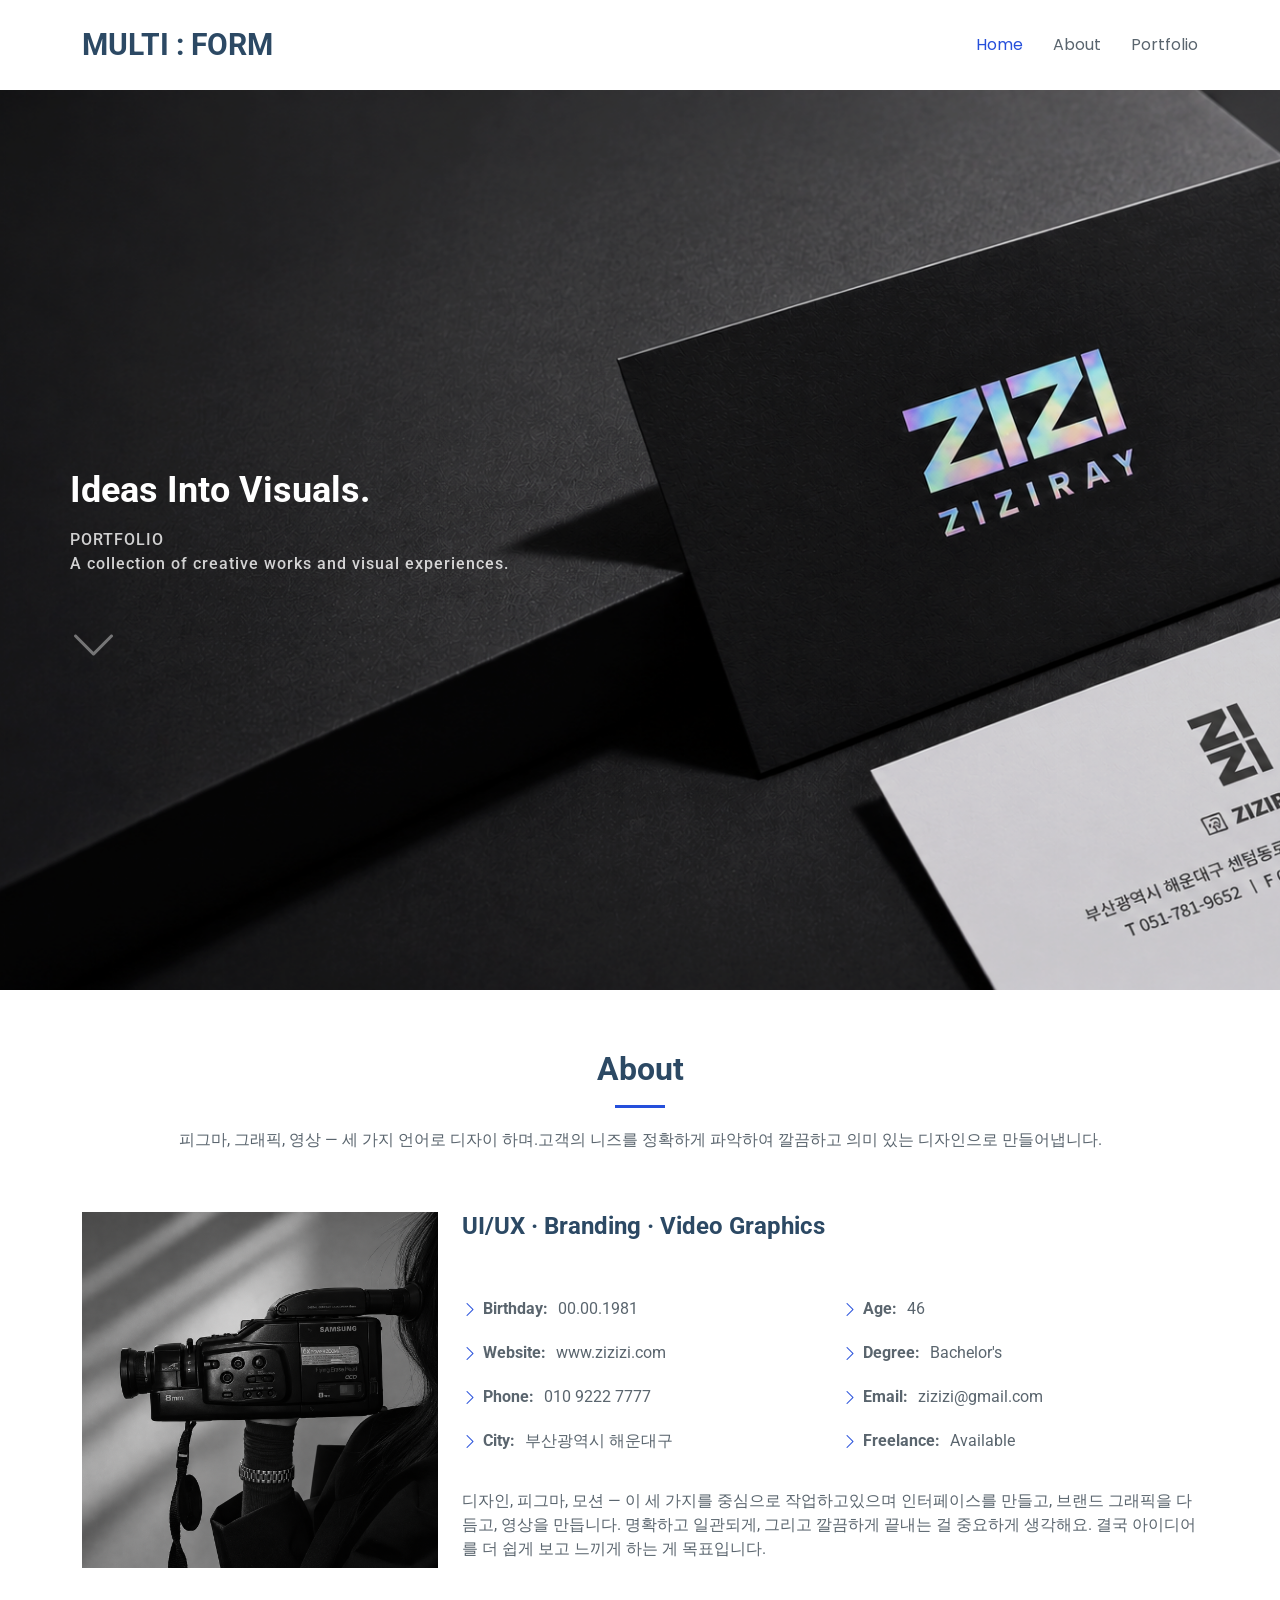
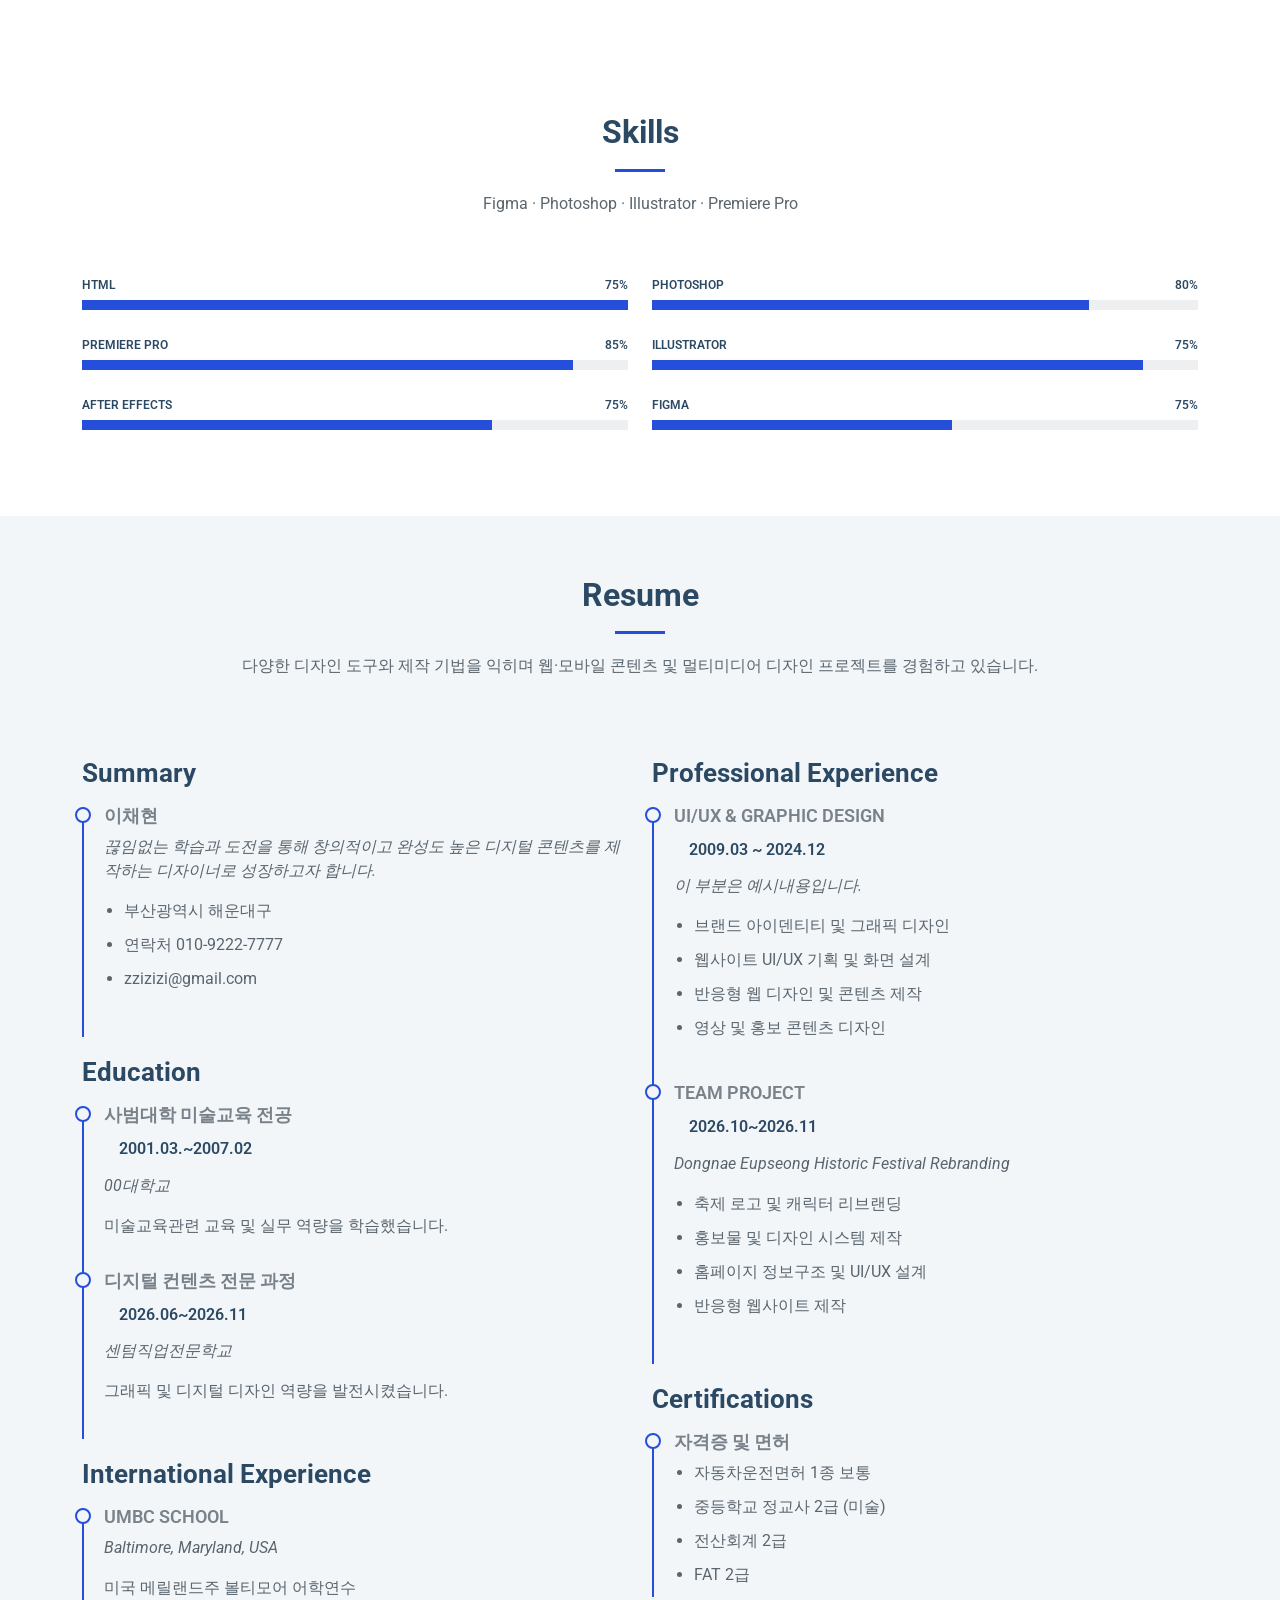
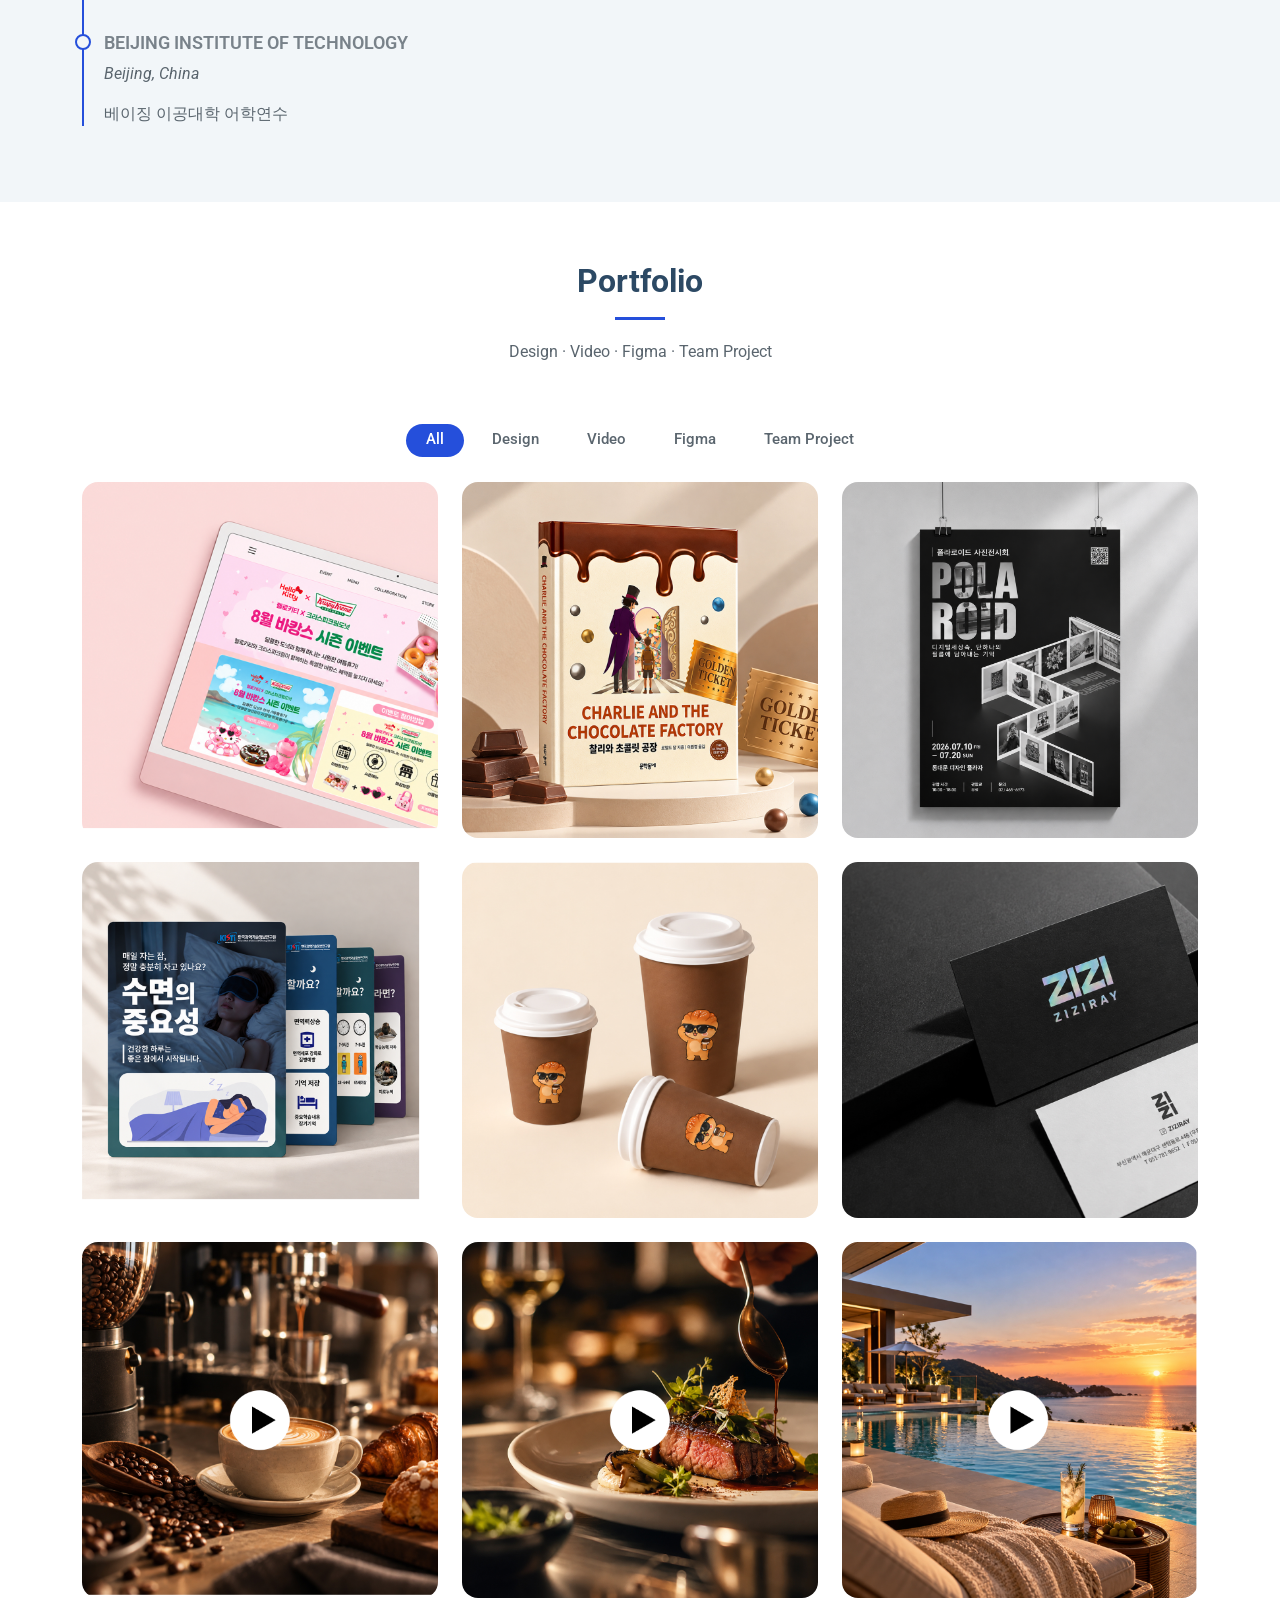
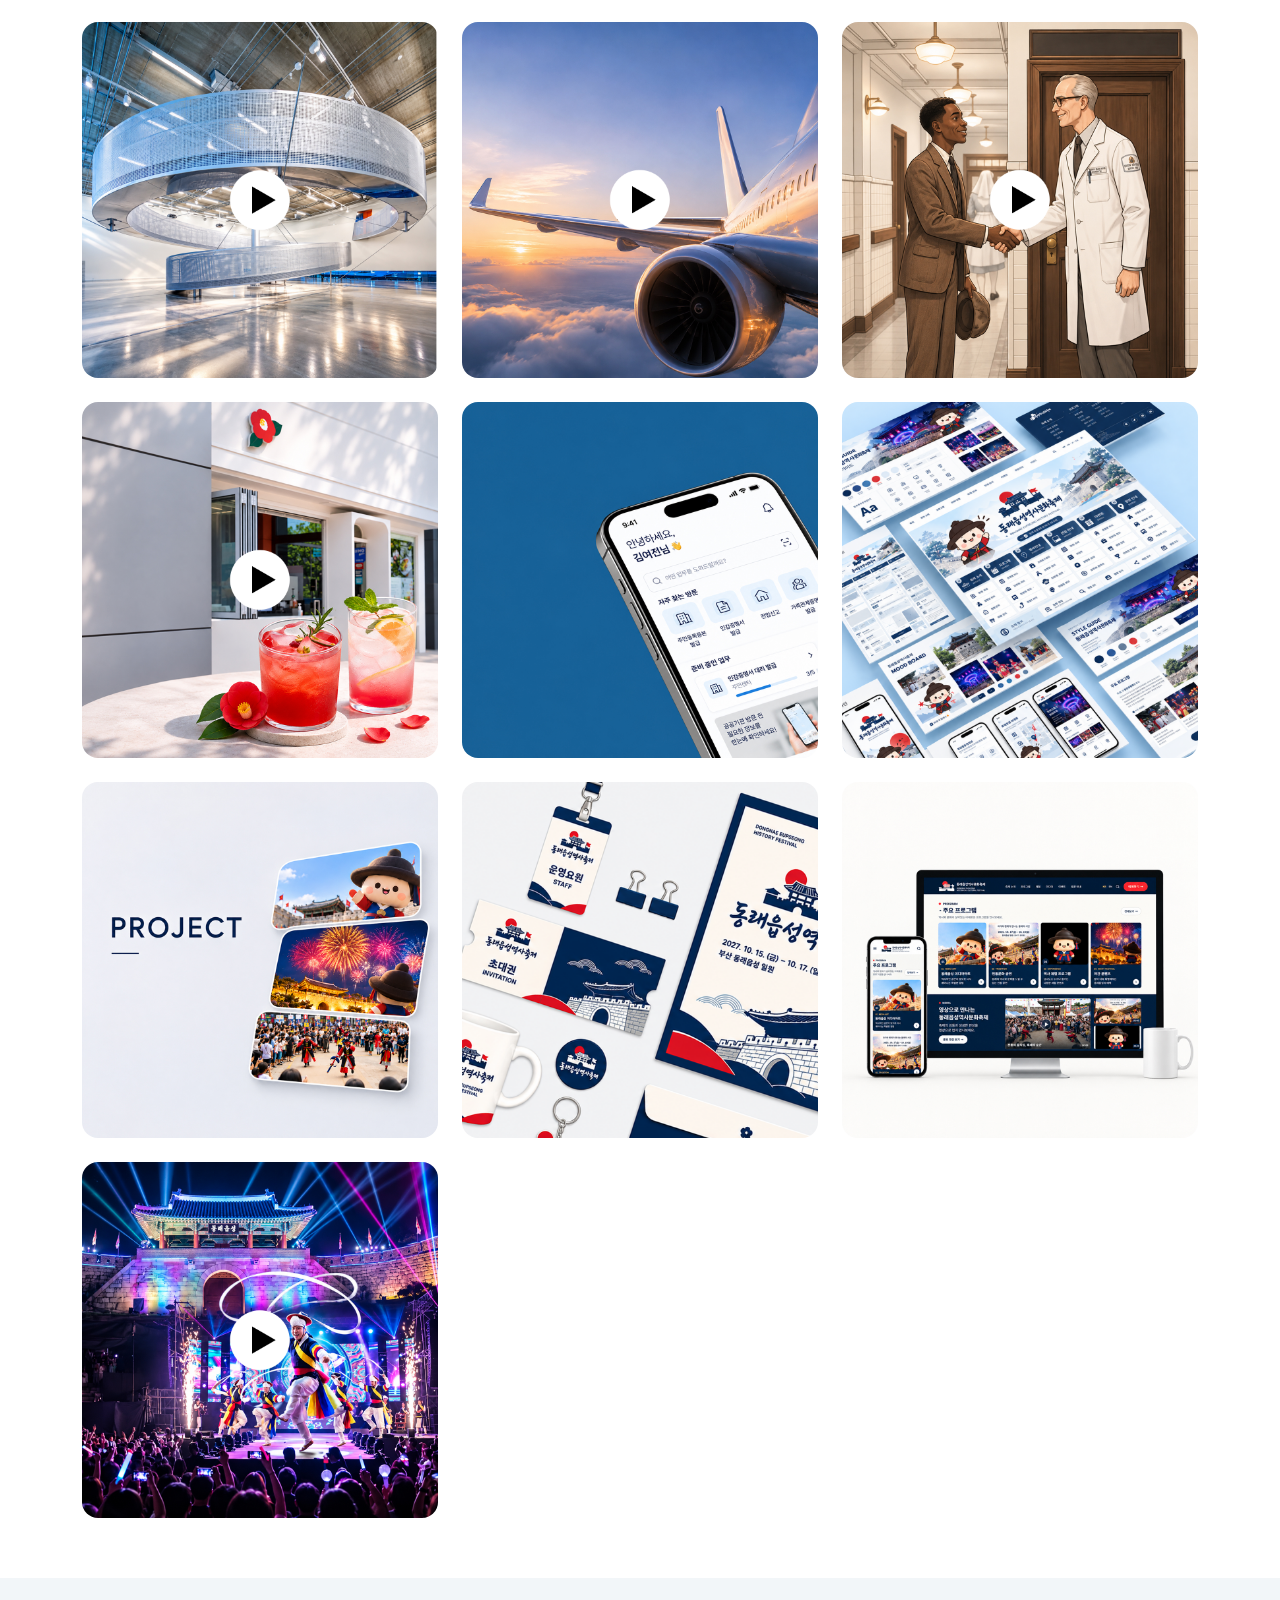
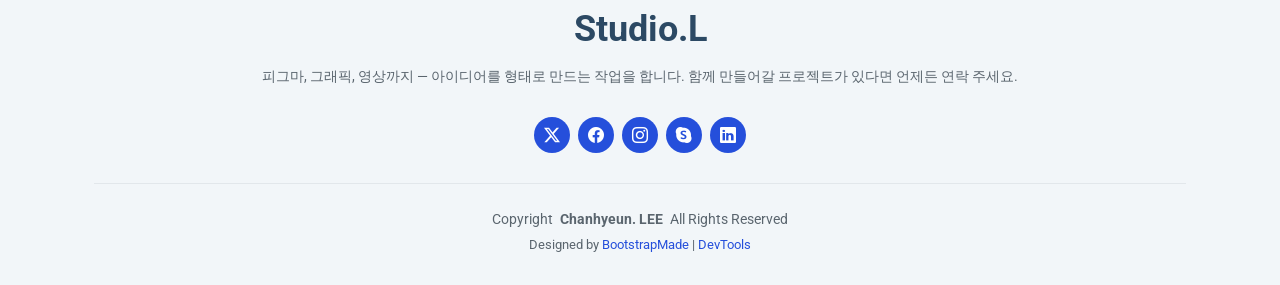
==== index.html @ 3bec4213 "Update index.html" ====
<!DOCTYPE html>
<html lang="ko">

<head>
  <meta charset="utf-8">
  <meta content="width=device-width, initial-scale=1.0" name="viewport">
  <title>MULTI : FORM | Portfolio</title>
  <meta name="description" content="">
  <meta name="keywords" content="">

  <!-- Favicons -->
<link rel="icon" type="image/png" href="assets/img/favicon.png">
<link rel="apple-touch-icon" href="assets/img/apple-touch-icon.png">

  <!-- Fonts -->
  <link href="https://fonts.googleapis.com" rel="preconnect">
  <link href="https://fonts.gstatic.com" rel="preconnect" crossorigin>
  <link href="https://fonts.googleapis.com/css2?family=Roboto:ital,wght@0,100;0,300;0,400;0,500;0,700;0,900;1,100;1,300;1,400;1,500;1,700;1,900&family=Poppins:ital,wght@0,100;0,200;0,300;0,400;0,500;0,600;0,700;0,800;0,900;1,100;1,200;1,300;1,400;1,500;1,600;1,700;1,800;1,900&family=Playfair+Display:ital,wght@0,400;0,500;0,600;0,700;0,800;0,900;1,400;1,500;1,600;1,700;1,800;1,900&display=swap" rel="stylesheet">

  <!-- Vendor CSS Files -->
  <link href="assets/vendor/bootstrap/css/bootstrap.min.css" rel="stylesheet">
  <link href="assets/vendor/bootstrap-icons/bootstrap-icons.css" rel="stylesheet">
  <link href="assets/vendor/aos/aos.css" rel="stylesheet">
  <link href="assets/vendor/glightbox/css/glightbox.min.css" rel="stylesheet">
  <link href="assets/vendor/swiper/swiper-bundle.min.css" rel="stylesheet">

  <!-- Main CSS File -->
  <link href="assets/css/main.css" rel="stylesheet">

  <!-- =======================================================
  * Template Name: Lonely
  * Template URL: https://bootstrapmade.com/free-html-bootstrap-template-lonely/
  * Updated: Aug 07 2024 with Bootstrap v5.3.3
  * Author: BootstrapMade.com
  * License: https://bootstrapmade.com/license/
  ======================================================== -->
</head>

<body class="index-page">

  <header id="header" class="header d-flex align-items-center sticky-top">
    <div class="container-fluid container-xl position-relative d-flex align-items-center justify-content-between">

      <a href="index.html" class="logo d-flex align-items-center">
        <!-- Uncomment the line below if you also wish to use an image logo -->
        <!-- <img src="assets/img/logo.png" alt=""> -->
        <h1 class="sitename">MULTI : FORM</h1>
      </a>

      <nav id="navmenu" class="navmenu">
        <ul>
          <li><a href="#hero" class="active">Home</a></li>
          <li><a href="#about">About</a></li>

          <li><a href="#portfolio">Portfolio</a></li>


        </ul>
        <i class="mobile-nav-toggle d-xl-none bi bi-list"></i>
      </nav>

    </div>
  </header>

  <main class="main">

    <!-- Hero Section -->
    <section id="hero" class="hero section dark-background">

      <div class="container text-center" data-aos="fade-up" data-aos-delay="100">
        <h2>Ideas Into Visuals.</h2>
        <p>PORTFOLIO<br>
          A collection of creative works and visual experiences.<br></p>
        <a href="#about" class="btn-scroll" title="Scroll Down"><i class="bi bi-chevron-down"></i></a>
      </div>

    </section><!-- /Hero Section -->

    <!-- About Section -->
    <section id="about" class="about section">

      <!-- Section Title -->
      <div class="container section-title" data-aos="fade-up">
        <h2>About</h2>
        <p>피그마, 그래픽, 영상 — 세 가지 언어로 디자이 하며.고객의 니즈를 정확하게 파악하여 깔끔하고 의미 있는 디자인으로 만들어냅니다.</p>
      </div><!-- End Section Title -->

      <div class="container" data-aos="fade-up" data-aos-delay="100">

        <div class="row gy-4 justify-content-center">
          <div class="col-lg-4">
            <img src="assets/img/Profile.png" class="img-fluid" alt="">
          </div>
          <div class="col-lg-8 content">
            <h2>UI/UX · Branding · Video Graphics</h2>
            <p class="fst-italic py-3">
          
                                                
            </p>
            <div class="row">
              <div class="col-lg-6">
                <ul>
                  <li><i class="bi bi-chevron-right"></i> <strong>Birthday:</strong> <span>00.00.1981</span></li>
                  <li><i class="bi bi-chevron-right"></i> <strong>Website:</strong> <span>www.zizizi.com</span></li>
                  <li><i class="bi bi-chevron-right"></i> <strong>Phone:</strong> <span>010 9222 7777</span></li>
                  <li><i class="bi bi-chevron-right"></i> <strong>City:</strong> <span>부산광역시 해운대구</span></li>
                </ul>
              </div>
              <div class="col-lg-6">
                <ul>
                  <li><i class="bi bi-chevron-right"></i> <strong>Age:</strong> <span>46</span></li>
                  <li><i class="bi bi-chevron-right"></i> <strong>Degree:</strong> <span>Bachelor's</span></li>
                  <li><i class="bi bi-chevron-right"></i> <strong>Email:</strong> <span>zizizi@gmail.com</span></li>
                  <li><i class="bi bi-chevron-right"></i> <strong>Freelance:</strong> <span>Available</span></li>
                </ul>
              </div>
            </div>
            <p class="py-3">
             디자인, 피그마, 모션 —  이 세 가지를 중심으로 작업하고있으며 인터페이스를 만들고, 브랜드 그래픽을 다듬고, 영상을 만듭니다.
             명확하고 일관되게, 그리고 깔끔하게 끝내는 걸 중요하게 생각해요. 결국 아이디어를 더 쉽게 보고 느끼게 하는 게 목표입니다.
             
                     
            </p>
          </div>
        </div>

      </div>

    </section><!-- /About Section -->

    <!-- Skills Section -->
    <section id="skills" class="skills section">

      <!-- Section Title -->
      <div class="container section-title" data-aos="fade-up">
        <h2>Skills</h2>
        <p>Figma · Photoshop · Illustrator · Premiere Pro</p>
      </div><!-- End Section Title -->

      <div class="container" data-aos="fade-up" data-aos-delay="100">

        <div class="row skills-content skills-animation">

          <div class="col-lg-6">

            <div class="progress">
              <span class="skill"><span>HTML</span> <i class="val">75%</i></span>
              <div class="progress-bar-wrap">
                <div class="progress-bar" role="progressbar" aria-valuenow="100" aria-valuemin="0" aria-valuemax="100"></div>
              </div>
            </div><!-- End Skills Item -->

            <div class="progress">
              <span class="skill"><span>PREMIERE PRO</span> <i class="val">85%</i></span>
              <div class="progress-bar-wrap">
                <div class="progress-bar" role="progressbar" aria-valuenow="90" aria-valuemin="0" aria-valuemax="100"></div>
              </div>
            </div><!-- End Skills Item -->

            <div class="progress">
              <span class="skill"><span>AFTER EFFECTS</span> <i class="val">75%</i></span>
              <div class="progress-bar-wrap">
                <div class="progress-bar" role="progressbar" aria-valuenow="75" aria-valuemin="0" aria-valuemax="100"></div>
              </div>
            </div><!-- End Skills Item -->

          </div>

          <div class="col-lg-6">

            <div class="progress">
              <span class="skill"><span>PHOTOSHOP</span> <i class="val">80%</i></span>
              <div class="progress-bar-wrap">
                <div class="progress-bar" role="progressbar" aria-valuenow="80" aria-valuemin="0" aria-valuemax="100"></div>
              </div>
            </div><!-- End Skills Item -->

            <div class="progress">
              <span class="skill"><span>ILLUSTRATOR</span> <i class="val">75%</i></span>
              <div class="progress-bar-wrap">
                <div class="progress-bar" role="progressbar" aria-valuenow="90" aria-valuemin="0" aria-valuemax="100"></div>
              </div>
            </div><!-- End Skills Item -->

            <div class="progress">
              <span class="skill"><span>FIGMA</span> <i class="val">75%</i></span>
              <div class="progress-bar-wrap">
                <div class="progress-bar" role="progressbar" aria-valuenow="55" aria-valuemin="0" aria-valuemax="100"></div>
              </div>
            </div><!-- End Skills Item -->

          </div>

        </div>

      </div>

    </section><!-- /Skills Section -->

   <!-- Resume Section -->
<section id="resume" class="resume section light-background">

  <div class="container section-title">
    <h2>Resume</h2>
    <p>다양한 디자인 도구와 제작 기법을 익히며 웹·모바일 콘텐츠 및 멀티미디어 디자인 프로젝트를 경험하고 있습니다.</p>
  </div>

  <div class="container">
    <div class="row gy-4">

      <!-- LEFT COLUMN -->
      <div class="col-lg-6">

        <h3 class="resume-title">Summary</h3>

        <div class="resume-item">
          <h4>이채현</h4>
          <p><em>
           끊임없는 학습과 도전을 통해 창의적이고 완성도 높은 디지털 콘텐츠를 제작하는 디자이너로 성장하고자 합니다.
          </em></p>
          <ul>
            <li>부산광역시 해운대구</li>
            <li>연락처 010-9222-7777</li>
            <li>zzizizi@gmail.com</li>
          </ul>
        </div>

        <h3 class="resume-title">Education</h3>

        <div class="resume-item">
          <h4>사범대학 미술교육 전공</h4>
          <h5>2001.03.~2007.02</h5>
          <p><em>00대학교</em></p>
          <p>미술교육관련 교육 및 실무 역량을 학습했습니다.</p>
        </div>

        <div class="resume-item">
          <h4>디지털 컨텐츠 전문 과정</h4>
          <h5>2026.06~2026.11</h5>
          <p><em>센텀직업전문학교</em></p>
          <p>그래픽 및 디지털 디자인 역량을 발전시켰습니다.</p>
        </div>


<!-- International Experience -->
<h3 class="resume-title">International Experience</h3>

<div class="resume-item">
  <h4>UMBC School</h4>
  <p><em>Baltimore, Maryland, USA</em></p>
  <p>미국 메릴랜드주 볼티모어 어학연수</p>
</div>

<div class="resume-item">
  <h4>Beijing Institute of Technology</h4>
  <p><em>Beijing, China</em></p>
  <p>베이징 이공대학 어학연수</p>
</div>

      </div>

      <!-- RIGHT COLUMN -->
      <div class="col-lg-6">

        <h3 class="resume-title">Professional Experience</h3>

        <div class="resume-item">
          <h4>UI/UX & Graphic Design</h4>
          <h5>2009.03 ~ 2024.12</h5>
          <p><em>이 부분은 예시내용입니다.</em></p>
          <ul>
            <li>브랜드 아이덴티티 및 그래픽 디자인</li>
            <li>웹사이트 UI/UX 기획 및 화면 설계</li>
            <li>반응형 웹 디자인 및 콘텐츠 제작</li>
            <li>영상 및 홍보 콘텐츠 디자인</li>
          </ul>
        </div>

        <div class="resume-item">
          <h4>Team Project</h4>
          <h5>2026.10~2026.11</h5>
          <p><em>Dongnae Eupseong Historic Festival Rebranding</em></p>
          <ul>
            <li>축제 로고 및 캐릭터 리브랜딩</li>
            <li>홍보물 및 디자인 시스템 제작</li>
            <li>홈페이지 정보구조 및 UI/UX 설계</li>
            <li>반응형 웹사이트 제작</li>
          </ul>
        </div>
        <h3 class="resume-title">Certifications</h3>

<div class="resume-item">
  <h4>자격증 및 면허</h4>
  <ul>
    <li>자동차운전면허 1종 보통</li>
    <li>중등학교 정교사 2급 (미술)</li>
    <li>전산회계 2급</li>
    <li>FAT 2급</li>
  </ul>
</div>
      </div>

    </div>
  </div>

</section>
<!-- End Resume Section -->
          </div>

        </div>

      </div>

    </section><!-- /Resume Section -->

<!-- Portfolio Section -->
<section id="portfolio" class="portfolio section light-background">
  <div class="container section-title" data-aos="fade-up">
    <h2>Portfolio</h2>
    <p>Design · Video · Figma · Team Project</p>
  </div>

  <div class="container">
    <div class="isotope-layout" data-default-filter="*" data-layout="masonry" data-sort="original-order">
      <ul class="portfolio-filters isotope-filters" data-aos="fade-up" data-aos-delay="100">
        <li data-filter="*" class="filter-active">All</li>
        <li data-filter=".filter-design">Design</li>
        <li data-filter=".filter-video">Video</li>
        <li data-filter=".filter-figma">Figma</li>
        <li data-filter=".filter-teamproject">Team Project</li>
      </ul>

      <div class="row gy-4 isotope-container" data-aos="fade-up" data-aos-delay="200">

        <!-- Design 01 -->
        <div class="col-lg-4 col-md-6 portfolio-item isotope-item filter-design">
          <a href="assets/img/details/Detail_D01.png" data-gallery="portfolio-gallery-design" class="glightbox portfolio-thumbnail">
            <img src="assets/img/thumbnails/Thumb_D01.jpg" class="img-fluid" alt="Design 1" loading="lazy">
          </a>
          <div class="portfolio-info">
            <h4>Design 1</h4><p>Design Portfolio</p>
            <a href="assets/img/details/Detail_D01.png" data-gallery="portfolio-gallery-design" class="glightbox preview-link"><i class="bi bi-zoom-in"></i></a>
          </div>
        </div>

        <!-- Design 02 -->
        <div class="col-lg-4 col-md-6 portfolio-item isotope-item filter-design">
          <a href="assets/img/details/Detail_D02.png" data-gallery="portfolio-gallery-design" class="glightbox portfolio-thumbnail">
            <img src="assets/img/thumbnails/Thumb_D02.jpg" class="img-fluid" alt="Design 2" loading="lazy">
          </a>
          <div class="portfolio-info">
            <h4>Design 2</h4><p>Design Portfolio</p>
            <a href="assets/img/details/Detail_D02.png" data-gallery="portfolio-gallery-design" class="glightbox preview-link"><i class="bi bi-zoom-in"></i></a>
          </div>
        </div>

        <!-- Design 03: 실제 파일 확장자 .jpg -->
        <div class="col-lg-4 col-md-6 portfolio-item isotope-item filter-design">
          <a href="assets/img/details/Detail_D03.jpg" data-gallery="portfolio-gallery-design" class="glightbox portfolio-thumbnail">
            <img src="assets/img/thumbnails/Thumb_D03.jpg" class="img-fluid" alt="Design 3" loading="lazy">
          </a>
          <div class="portfolio-info">
            <h4>Design 3</h4><p>Design Portfolio</p>
            <a href="assets/img/details/Detail_D03.jpg" data-gallery="portfolio-gallery-design" class="glightbox preview-link"><i class="bi bi-zoom-in"></i></a>
          </div>
        </div>

        <!-- Design 04 -->
        <div class="col-lg-4 col-md-6 portfolio-item isotope-item filter-design">
          <a href="assets/img/details/Detail_D04.png" data-gallery="portfolio-gallery-design" class="glightbox portfolio-thumbnail">
            <img src="assets/img/thumbnails/Thumb_D04.jpg" class="img-fluid" alt="Design 4" loading="lazy">
          </a>
          <div class="portfolio-info">
            <h4>Design 4</h4><p>Design Portfolio</p>
            <a href="assets/img/details/Detail_D04.png" data-gallery="portfolio-gallery-design" class="glightbox preview-link"><i class="bi bi-zoom-in"></i></a>
          </div>
        </div>

        <!-- Design 05 -->
        <div class="col-lg-4 col-md-6 portfolio-item isotope-item filter-design">
          <a href="assets/img/details/Detail_D05.png" data-gallery="portfolio-gallery-design" class="glightbox portfolio-thumbnail">
            <img src="assets/img/thumbnails/Thumb_D05.jpg" class="img-fluid" alt="Design 5" loading="lazy">
          </a>
          <div class="portfolio-info">
            <h4>Design 5</h4><p>Design Portfolio</p>
            <a href="assets/img/details/Detail_D05.png" data-gallery="portfolio-gallery-design" class="glightbox preview-link"><i class="bi bi-zoom-in"></i></a>
          </div>
        </div>

        <!-- Design 06: 실제 파일 확장자 .jpg -->
        <div class="col-lg-4 col-md-6 portfolio-item isotope-item filter-design">
          <a href="assets/img/details/Detail_D06.jpg" data-gallery="portfolio-gallery-design" class="glightbox portfolio-thumbnail">
            <img src="assets/img/thumbnails/Thumb_D06.jpg" class="img-fluid" alt="Design 6" loading="lazy">
          </a>
          <div class="portfolio-info">
            <h4>Design 6</h4><p>Design Portfolio</p>
            <a href="assets/img/details/Detail_D06.jpg" data-gallery="portfolio-gallery-design" class="glightbox preview-link"><i class="bi bi-zoom-in"></i></a>
          </div>
        </div>

        <!-- Video 01~07: 기존 상세페이지 연결 유지 -->
        <div class="col-lg-4 col-md-6 portfolio-item isotope-item filter-video">
          <a href="video-details.html?video=01" class="portfolio-thumbnail"><img src="assets/img/thumbnails/Thumb_V01.jpg" class="img-fluid" alt="Video 1" loading="lazy"></a>
          <div class="portfolio-info"><h4>Video 1 · Coffee</h4><p>Video Portfolio</p><a href="video-details.html?video=01" class="details-link"><i class="bi bi-arrow-up-right"></i></a></div>
        </div>
        <div class="col-lg-4 col-md-6 portfolio-item isotope-item filter-video">
          <a href="video-details.html?video=02" class="portfolio-thumbnail"><img src="assets/img/thumbnails/Thumb_V02.jpg" class="img-fluid" alt="Video 2" loading="lazy"></a>
          <div class="portfolio-info"><h4>Video 2 · Food</h4><p>Video Portfolio</p><a href="video-details.html?video=02" class="details-link"><i class="bi bi-arrow-up-right"></i></a></div>
        </div>
        <div class="col-lg-4 col-md-6 portfolio-item isotope-item filter-video">
          <a href="video-details.html?video=03" class="portfolio-thumbnail"><img src="assets/img/thumbnails/Thumb_V03.jpg" class="img-fluid" alt="Video 3" loading="lazy"></a>
          <div class="portfolio-info"><h4>Video 3 · Resort</h4><p>Video Portfolio</p><a href="video-details.html?video=03" class="details-link"><i class="bi bi-arrow-up-right"></i></a></div>
        </div>
        <div class="col-lg-4 col-md-6 portfolio-item isotope-item filter-video">
          <a href="video-details.html?video=04" class="portfolio-thumbnail"><img src="assets/img/thumbnails/Thumb_V04.jpg" class="img-fluid" alt="Video 4" loading="lazy"></a>
          <div class="portfolio-info"><h4>Video 4 · Place</h4><p>Video Portfolio</p><a href="video-details.html?video=04" class="details-link"><i class="bi bi-arrow-up-right"></i></a></div>
        </div>
        <div class="col-lg-4 col-md-6 portfolio-item isotope-item filter-video">
          <a href="video-details.html?video=05" class="portfolio-thumbnail"><img src="assets/img/thumbnails/Thumb_V05.jpg" class="img-fluid" alt="Video 5" loading="lazy"></a>
          <div class="portfolio-info"><h4>Video 5 · Airplane</h4><p>Video Portfolio</p><a href="video-details.html?video=05" class="details-link"><i class="bi bi-arrow-up-right"></i></a></div>
        </div>
        <div class="col-lg-4 col-md-6 portfolio-item isotope-item filter-video">
          <a href="video-details.html?video=06" class="portfolio-thumbnail"><img src="assets/img/thumbnails/Thumb_V06.jpg" class="img-fluid" alt="Video 6" loading="lazy"></a>
          <div class="portfolio-info"><h4>Video 6 · Shorts 01</h4><p>Video Portfolio</p><a href="video-details.html?video=06" class="details-link"><i class="bi bi-arrow-up-right"></i></a></div>
        </div>
        <div class="col-lg-4 col-md-6 portfolio-item isotope-item filter-video">
          <a href="video-details.html?video=07" class="portfolio-thumbnail"><img src="assets/img/thumbnails/Thumb_V07.jpg" class="img-fluid" alt="Video 7" loading="lazy"></a>
          <div class="portfolio-info"><h4>Video 7 · Shorts 02</h4><p>Video Portfolio</p><a href="video-details.html?video=07" class="details-link"><i class="bi bi-arrow-up-right"></i></a></div>
        </div>

        <!-- Figma 01: 상세 이미지 Detail_F01.png -->
        <div class="col-lg-4 col-md-6 portfolio-item isotope-item filter-figma">
          <a href="figma-details.html" class="portfolio-thumbnail">
            <img src="assets/img/thumbnails/Thumb_F01.jpg" class="img-fluid" alt="Figma 1" loading="lazy">
          </a>
          <div class="portfolio-info"><h4>Figma 1</h4><p>Figma Portfolio</p>
            <a href="figma-details.html" class="details-link">
          </div>
        </div>

        <!-- Team Project 01: 실제 파일 Detail_T01.jpg -->
        <div class="col-lg-4 col-md-6 portfolio-item isotope-item filter-teamproject">
          <a href="assets/img/details/Detail_T01.jpg" data-gallery="portfolio-gallery-teamproject" class="glightbox portfolio-thumbnail">
            <img src="assets/img/thumbnails/Thumb_T01.jpg" class="img-fluid" alt="Team Project 1" loading="lazy">
          </a>
          <div class="portfolio-info"><h4>Team Project 1</h4><p>Dongnae Eupseong Festival Rebranding</p>
            <a href="assets/img/details/Detail_T01.jpg" data-gallery="portfolio-gallery-teamproject" class="glightbox preview-link"><i class="bi bi-zoom-in"></i></a>
          </div>
        </div>

        <!-- Team Project 02 : 기획서 PDF -->
<div class="col-lg-4 col-md-6 portfolio-item isotope-item filter-teamproject">

  <a href="assets/documents/Dongnae_Festival_Proposal.pdf"
     target="_blank"
     class="portfolio-thumbnail"
     aria-label="동래읍성역사축제 기획서 열기">

    <img src="assets/img/thumbnails/Thumb_T-02.jpg"
         class="img-fluid"
         alt="동래읍성역사축제 기획서"
         loading="lazy">
  </a>

  <div class="portfolio-info">
    <h4>Team Project 2</h4>
    <p>Festival Planning · Rebranding Proposal</p>

    <a href="assets/documents/Dongnae_Festival_Proposal.pdf"
       target="_blank"
       class="details-link"
       aria-label="기획서 PDF 열기">
      <i class="bi bi-arrow-up-right"></i>
    </a>
  </div>

</div>

        <!-- Team Project 03: 실제 파일 Detail_T03.png -->
        <div class="col-lg-4 col-md-6 portfolio-item isotope-item filter-teamproject">
          <a href="assets/img/details/Detail_T03.png" data-gallery="portfolio-gallery-teamproject" class="glightbox portfolio-thumbnail">
            <img src="assets/img/thumbnails/Thumb_T-03.jpg" class="img-fluid" alt="Team Project 3" loading="lazy">
          </a>
          <div class="portfolio-info"><h4>Team Project 3</h4><p>Team Project Portfolio</p>
            <a href="assets/img/details/Detail_T03.png" data-gallery="portfolio-gallery-teamproject" class="glightbox preview-link"><i class="bi bi-zoom-in"></i></a>
          </div>
        </div>

        <!-- Team Project 04: 실제 파일 Detail_T04.png -->
        <div class="col-lg-4 col-md-6 portfolio-item isotope-item filter-teamproject">
          <a href="assets/img/details/Detail_T04.png" data-gallery="portfolio-gallery-teamproject" class="glightbox portfolio-thumbnail">
            <img src="assets/img/thumbnails/Thumb_T04.jpg" class="img-fluid" alt="Team Project 4" loading="lazy">
          </a>
          <div class="portfolio-info"><h4>Team Project 4</h4><p>Team Project Portfolio</p>
            <a href="assets/img/details/Detail_T04.png" data-gallery="portfolio-gallery-teamproject" class="glightbox preview-link"><i class="bi bi-zoom-in"></i></a>
          </div>
        </div>
          <!-- Team Project 05 : Festival Video -->
<div class="col-lg-4 col-md-6 portfolio-item isotope-item filter-teamproject">

  <a href="assets/video/Thumb_T-V01dongnae.mp4"
     target="_blank"
     class="portfolio-thumbnail">
    <img src="assets/img/thumbnails/Thumb_T-V01.jpg"
         class="img-fluid"
         alt="Dongnae Festival Video"
         loading="lazy">
  </a>

  <div class="portfolio-info">
    <h4>Team Project 5</h4>
    <p>Dongnae Eupseong Festival Video</p>
    <a href="assets/video/Thumb_T-V01dongnae.mp4"
       target="_blank"
       class="details-link">
      <i class="bi bi-arrow-up-right"></i>
    </a>
  </div>

</div>
      </div><!-- End Portfolio Container -->
    </div>
  </div>
</section><!-- End Portfolio Section -->
</main>

  <footer id="footer" class="footer light-background">
    <div class="container">
      <h3 class="sitename">Studio.L</h3>
      <p>피그마, 그래픽, 영상까지 — 아이디어를 형태로 만드는 작업을 합니다. 함께 만들어갈 프로젝트가 있다면 언제든 연락 주세요.</p>
      <div class="social-links d-flex justify-content-center">
        <a href=""><i class="bi bi-twitter-x"></i></a>
        <a href=""><i class="bi bi-facebook"></i></a>
        <a href=""><i class="bi bi-instagram"></i></a>
        <a href=""><i class="bi bi-skype"></i></a>
        <a href=""><i class="bi bi-linkedin"></i></a>
      </div>
      <div class="container">
        <div class="copyright">
          <span>Copyright</span> <strong class="px-1 sitename">Chanhyeun. LEE</strong> <span>All Rights Reserved</span>
        </div>
        <div class="credits">
          <!-- All the links in the footer should remain intact. -->
          <!-- You can delete the links only if you've purchased the pro version. -->
          <!-- Licensing information: https://bootstrapmade.com/license/ -->
          <!-- Purchase the pro version with working PHP/AJAX contact form: [buy-url] -->
          Designed by <a href="https://bootstrapmade.com/">BootstrapMade</a> | <a href="https://bootstrapmade.com/tools/">DevTools</a>
        </div>
      </div>
    </div>
  </footer>

  <!-- Scroll Top -->
  <a href="#" id="scroll-top" class="scroll-top d-flex align-items-center justify-content-center"><i class="bi bi-arrow-up-short"></i></a>

  <!-- Preloader -->
  <div id="preloader"></div>

  <!-- Vendor JS Files -->
  <script src="assets/vendor/bootstrap/js/bootstrap.bundle.min.js"></script>
  <script src="assets/vendor/php-email-form/validate.js"></script>
  <script src="assets/vendor/aos/aos.js"></script>
  <script src="assets/vendor/waypoints/noframework.waypoints.js"></script>
  <script src="assets/vendor/glightbox/js/glightbox.min.js"></script>
  <script src="assets/vendor/imagesloaded/imagesloaded.pkgd.min.js"></script>
  <script src="assets/vendor/isotope-layout/isotope.pkgd.min.js"></script>
  <script src="assets/vendor/swiper/swiper-bundle.min.js"></script>

  <!-- Main JS File -->
  <script src="assets/js/main.js"></script>

</body>

</html>
---- assets/css/main.css ----
/**
* Template Name: Lonely
* Template URL: https://bootstrapmade.com/free-html-bootstrap-template-lonely/
* Updated: Aug 07 2024 with Bootstrap v5.3.3
* Author: BootstrapMade.com
* License: https://bootstrapmade.com/license/
*/

/*--------------------------------------------------------------
# Font & Color Variables
# Help: https://bootstrapmade.com/color-system/
--------------------------------------------------------------*/
/* Fonts */
:root {
  --default-font: "Roboto",  system-ui, -apple-system, "Segoe UI", Roboto, "Helvetica Neue", Arial, "Noto Sans", "Liberation Sans", sans-serif, "Apple Color Emoji", "Segoe UI Emoji", "Segoe UI Symbol", "Noto Color Emoji";
  --heading-font: "Roboto",  sans-serif;
  --nav-font: "Poppins",  sans-serif;
}

/* Global Colors - The following color variables are used throughout the website. Updating them here will change the color scheme of the entire website */
:root { 
  --background-color: #ffffff; /* Background color for the entire website, including individual sections */
  --default-color: #5a656e; /* Default color used for the majority of the text content across the entire website */
  --heading-color: #2c4964; /* Color for headings, subheadings and title throughout the website */
  --accent-color: #254fdb; /* Accent color that represents your brand on the website. It's used for buttons, links, and other elements that need to stand out */
  --surface-color: #ffffff; /* The surface color is used as a background of boxed elements within sections, such as cards, icon boxes, or other elements that require a visual separation from the global background. */
  --contrast-color: #ffffff; /* Contrast color for text, ensuring readability against backgrounds of accent, heading, or default colors. */
}

/* Nav Menu Colors - The following color variables are used specifically for the navigation menu. They are separate from the global colors to allow for more customization options */
:root {
  --nav-color: #5a656e;  /* The default color of the main navmenu links */
  --nav-hover-color: #254fdb; /* Applied to main navmenu links when they are hovered over or active */
  --nav-mobile-background-color: #ffffff; /* Used as the background color for mobile navigation menu */
  --nav-dropdown-background-color: #ffffff; /* Used as the background color for dropdown items that appear when hovering over primary navigation items */
  --nav-dropdown-color: #5a656e; /* Used for navigation links of the dropdown items in the navigation menu. */
  --nav-dropdown-hover-color: #254fdb; /* Similar to --nav-hover-color, this color is applied to dropdown navigation links when they are hovered over. */
}

/* Color Presets - These classes override global colors when applied to any section or element, providing reuse of the sam color scheme. */

.light-background {
  --background-color: #f2f6f9;
  --surface-color: #ffffff;
}

.dark-background {
  --background-color: #060606;
  --default-color: #ffffff;
  --heading-color: #ffffff;
  --surface-color: #252525;
  --contrast-color: #ffffff;
}

/* Smooth scroll */
:root {
  scroll-behavior: smooth;
}

/*--------------------------------------------------------------
# General Styling & Shared Classes
--------------------------------------------------------------*/
body {
  color: var(--default-color);
  background-color: var(--background-color);
  font-family: var(--default-font);
}

a {
  color: var(--accent-color);
  text-decoration: none;
  transition: 0.3s;
}

a:hover {
  color: color-mix(in srgb, var(--accent-color), transparent 25%);
  text-decoration: none;
}

h1,
h2,
h3,
h4,
h5,
h6 {
  color: var(--heading-color);
  font-family: var(--heading-font);
}

/* PHP Email Form Messages
------------------------------*/
.php-email-form .error-message {
  display: none;
  background: #df1529;
  color: #ffffff;
  text-align: left;
  padding: 15px;
  margin-bottom: 24px;
  font-weight: 600;
}

.php-email-form .sent-message {
  display: none;
  color: #ffffff;
  background: #059652;
  text-align: center;
  padding: 15px;
  margin-bottom: 24px;
  font-weight: 600;
}

.php-email-form .loading {
  display: none;
  background: var(--surface-color);
  text-align: center;
  padding: 15px;
  margin-bottom: 24px;
}

.php-email-form .loading:before {
  content: "";
  display: inline-block;
  border-radius: 50%;
  width: 24px;
  height: 24px;
  margin: 0 10px -6px 0;
  border: 3px solid var(--accent-color);
  border-top-color: var(--surface-color);
  animation: php-email-form-loading 1s linear infinite;
}

@keyframes php-email-form-loading {
  0% {
    transform: rotate(0deg);
  }

  100% {
    transform: rotate(360deg);
  }
}

/*--------------------------------------------------------------
# Global Header
--------------------------------------------------------------*/
.header {
  color: var(--default-color);
  background-color: var(--background-color);
  padding: 15px 0;
  transition: all 0.5s;
  z-index: 997;
}

.header .logo {
  line-height: 1;
}

.header .logo img {
  max-height: 32px;
  margin-right: 8px;
}

.header .logo h1 {
  font-size: 30px;
  margin: 0;
  font-weight: 700;
  color: var(--heading-color);
}

.scrolled .header {
  box-shadow: 0px 0 18px rgba(0, 0, 0, 0.1);
}

/*--------------------------------------------------------------
# Navigation Menu
--------------------------------------------------------------*/
/* Navmenu - Desktop */
@media (min-width: 1200px) {
  .navmenu {
    padding: 0;
  }

  .navmenu ul {
    margin: 0;
    padding: 0;
    display: flex;
    list-style: none;
    align-items: center;
  }

  .navmenu li {
    position: relative;
  }

  .navmenu a,
  .navmenu a:focus {
    color: var(--nav-color);
    padding: 18px 15px;
    font-size: 16px;
    font-family: var(--nav-font);
    font-weight: 400;
    display: flex;
    align-items: center;
    justify-content: space-between;
    white-space: nowrap;
    transition: 0.3s;
  }

  .navmenu a i,
  .navmenu a:focus i {
    font-size: 12px;
    line-height: 0;
    margin-left: 5px;
    transition: 0.3s;
  }

  .navmenu li:last-child a {
    padding-right: 0;
  }

  .navmenu li:hover>a,
  .navmenu .active,
  .navmenu .active:focus {
    color: var(--nav-hover-color);
  }

  .navmenu .dropdown ul {
    margin: 0;
    padding: 10px 0;
    background: var(--nav-dropdown-background-color);
    display: block;
    position: absolute;
    visibility: hidden;
    left: 14px;
    top: 130%;
    opacity: 0;
    transition: 0.3s;
    border-radius: 4px;
    z-index: 99;
    box-shadow: 0px 0px 30px rgba(0, 0, 0, 0.1);
  }

  .navmenu .dropdown ul li {
    min-width: 200px;
  }

  .navmenu .dropdown ul a {
    padding: 10px 20px;
    font-size: 15px;
    text-transform: none;
    color: var(--nav-dropdown-color);
  }

  .navmenu .dropdown ul a i {
    font-size: 12px;
  }

  .navmenu .dropdown ul a:hover,
  .navmenu .dropdown ul .active:hover,
  .navmenu .dropdown ul li:hover>a {
    color: var(--nav-dropdown-hover-color);
  }

  .navmenu .dropdown:hover>ul {
    opacity: 1;
    top: 100%;
    visibility: visible;
  }

  .navmenu .dropdown .dropdown ul {
    top: 0;
    left: -90%;
    visibility: hidden;
  }

  .navmenu .dropdown .dropdown:hover>ul {
    opacity: 1;
    top: 0;
    left: -100%;
    visibility: visible;
  }
}

/* Navmenu - Mobile */
@media (max-width: 1199px) {
  .mobile-nav-toggle {
    color: var(--nav-color);
    font-size: 28px;
    line-height: 0;
    margin-right: 10px;
    cursor: pointer;
    transition: color 0.3s;
  }

  .navmenu {
    padding: 0;
    z-index: 9997;
  }

  .navmenu ul {
    display: none;
    list-style: none;
    position: absolute;
    inset: 60px 20px 20px 20px;
    padding: 10px 0;
    margin: 0;
    border-radius: 6px;
    background-color: var(--nav-mobile-background-color);
    overflow-y: auto;
    transition: 0.3s;
    z-index: 9998;
    box-shadow: 0px 0px 30px rgba(0, 0, 0, 0.1);
  }

  .navmenu a,
  .navmenu a:focus {
    color: var(--nav-dropdown-color);
    padding: 10px 20px;
    font-family: var(--nav-font);
    font-size: 17px;
    font-weight: 500;
    display: flex;
    align-items: center;
    justify-content: space-between;
    white-space: nowrap;
    transition: 0.3s;
  }

  .navmenu a i,
  .navmenu a:focus i {
    font-size: 12px;
    line-height: 0;
    margin-left: 5px;
    width: 30px;
    height: 30px;
    display: flex;
    align-items: center;
    justify-content: center;
    border-radius: 50%;
    transition: 0.3s;
    background-color: color-mix(in srgb, var(--accent-color), transparent 90%);
  }

  .navmenu a i:hover,
  .navmenu a:focus i:hover {
    background-color: var(--accent-color);
    color: var(--contrast-color);
  }

  .navmenu a:hover,
  .navmenu .active,
  .navmenu .active:focus {
    color: var(--nav-dropdown-hover-color);
  }

  .navmenu .active i,
  .navmenu .active:focus i {
    background-color: var(--accent-color);
    color: var(--contrast-color);
    transform: rotate(180deg);
  }

  .navmenu .dropdown ul {
    position: static;
    display: none;
    z-index: 99;
    padding: 10px 0;
    margin: 10px 20px;
    background-color: var(--nav-dropdown-background-color);
    border: 1px solid color-mix(in srgb, var(--default-color), transparent 90%);
    box-shadow: none;
    transition: all 0.5s ease-in-out;
  }

  .navmenu .dropdown ul ul {
    background-color: rgba(33, 37, 41, 0.1);
  }

  .navmenu .dropdown>.dropdown-active {
    display: block;
    background-color: rgba(33, 37, 41, 0.03);
  }

  .mobile-nav-active {
    overflow: hidden;
  }

  .mobile-nav-active .mobile-nav-toggle {
    color: #fff;
    position: absolute;
    font-size: 32px;
    top: 15px;
    right: 15px;
    margin-right: 0;
    z-index: 9999;
  }

  .mobile-nav-active .navmenu {
    position: fixed;
    overflow: hidden;
    inset: 0;
    background: rgba(33, 37, 41, 0.8);
    transition: 0.3s;
  }

  .mobile-nav-active .navmenu>ul {
    display: block;
  }
}

/*--------------------------------------------------------------
# Global Footer
--------------------------------------------------------------*/
.footer {
  color: var(--default-color);
  background-color: var(--background-color);
  font-size: 14px;
  text-align: center;
  padding: 30px 0;
  position: relative;
}

.footer h3 {
  font-size: 36px;
  font-weight: 700;
  position: relative;
  padding: 0;
  margin: 0 0 15px 0;
}

.footer p {
  font-size: 15;
  font-style: normal;
  padding: 0;
  margin: 0 0 30px 0;
}

.footer .social-links {
  margin: 0 0 30px 0;
}

.footer .social-links a {
  font-size: 16px;
  display: flex;
  align-items: center;
  justify-content: center;
  background: var(--accent-color);
  color: var(--contrast-color);
  line-height: 1;
  margin: 0 4px;
  border-radius: 50%;
  text-align: center;
  width: 36px;
  height: 36px;
  transition: 0.3s;
}

.footer .social-links a:hover {
  background: color-mix(in srgb, var(--accent-color), transparent 20%);
  text-decoration: none;
}

.footer .copyright {
  padding-top: 25px;
  border-top: 1px solid color-mix(in srgb, var(--default-color), transparent 90%);
}

.footer .credits {
  font-size: 13px;
  padding-top: 5px;
}

/*--------------------------------------------------------------
# Preloader
--------------------------------------------------------------*/
#preloader {
  position: fixed;
  inset: 0;
  z-index: 999999;
  overflow: hidden;
  background: var(--background-color);
  transition: all 0.6s ease-out;
}

#preloader:before {
  content: "";
  position: fixed;
  top: calc(50% - 30px);
  left: calc(50% - 30px);
  border: 6px solid #ffffff;
  border-color: var(--accent-color) transparent var(--accent-color) transparent;
  border-radius: 50%;
  width: 60px;
  height: 60px;
  animation: animate-preloader 1.5s linear infinite;
}

@keyframes animate-preloader {
  0% {
    transform: rotate(0deg);
  }

  100% {
    transform: rotate(360deg);
  }
}

/*--------------------------------------------------------------
# Scroll Top Button
--------------------------------------------------------------*/
.scroll-top {
  position: fixed;
  visibility: hidden;
  opacity: 0;
  right: 15px;
  bottom: 15px;
  z-index: 99999;
  background-color: var(--accent-color);
  width: 40px;
  height: 40px;
  border-radius: 4px;
  transition: all 0.4s;
}

.scroll-top i {
  font-size: 24px;
  color: var(--contrast-color);
  line-height: 0;
}

.scroll-top:hover {
  background-color: color-mix(in srgb, var(--accent-color), transparent 20%);
  color: var(--contrast-color);
}

.scroll-top.active {
  visibility: visible;
  opacity: 1;
}

/*--------------------------------------------------------------
# Disable aos animation delay on mobile devices
--------------------------------------------------------------*/
@media screen and (max-width: 768px) {
  [data-aos-delay] {
    transition-delay: 0 !important;
  }
}

/*--------------------------------------------------------------
# Global Page Titles & Breadcrumbs
--------------------------------------------------------------*/
.page-title {
  color: var(--default-color);
  background-color: var(--background-color);
  padding: 25px 0;
  position: relative;
}

.page-title h1 {
  font-size: 24px;
  font-weight: 700;
}

.page-title .breadcrumbs ol {
  display: flex;
  flex-wrap: wrap;
  list-style: none;
  padding: 0;
  margin: 0;
  font-size: 14px;
  font-weight: 400;
}

.page-title .breadcrumbs ol li+li {
  padding-left: 10px;
}

.page-title .breadcrumbs ol li+li::before {
  content: "/";
  display: inline-block;
  padding-right: 10px;
  color: color-mix(in srgb, var(--default-color), transparent 70%);
}

/*--------------------------------------------------------------
# Global Sections
--------------------------------------------------------------*/
section,
.section {
  color: var(--default-color);
  background-color: var(--background-color);
  padding: 60px 0;
  scroll-margin-top: 90px;
  overflow: clip;
}

@media (max-width: 1199px) {

  section,
  .section {
    scroll-margin-top: 66px;
  }
}

/*--------------------------------------------------------------
# Global Section Titles
--------------------------------------------------------------*/
.section-title {
  text-align: center;
  padding-bottom: 60px;
  position: relative;
}

.section-title h2 {
  font-size: 32px;
  font-weight: 700;
  margin-bottom: 20px;
  padding-bottom: 20px;
  position: relative;
}

.section-title h2:after {
  margin-inline: auto;
  content: "";
  position: absolute;
  display: block;
  width: 50px;
  height: 3px;
  background: var(--accent-color);
  left: 0;
  right: 0;
  bottom: 0;
}

.section-title p {
  margin-bottom: 0;
}

/*--------------------------------------------------------------
# Hero Section
--------------------------------------------------------------*/
.hero {
  background: url(../img/hero.jpg) top center no-repeat;
  background-size: cover;
  width: 100%;
  min-height: 90vh;
  position: relative;
  padding: 120px 0 60px 0;
  display: flex;
  align-items: center;
  justify-content: center;
}

.hero:before {
  content: "";
  background: color-mix(in srgb, var(--background-color), transparent 90%);
  position: absolute;
  inset: 0;
  z-index: 2;
}

.hero img {
  position: absolute;
  inset: 0;
  display: block;
  width: 100%;
  height: 100%;
  object-fit: cover;
  z-index: 1;
}

.hero .container {
  position: relative;
  z-index: 3;
}

.hero h2 {
  margin: 0;
  font-size: 36px;
  font-weight: 700;
  line-height: 56px;
}

.hero p {
  color: color-mix(in srgb, var(--default-color), transparent 20%);
  margin: 10px 0 0 0;
  font-size: 16px;
  font-weight: 500;
  letter-spacing: 1px;
}

@media (max-width: 640px) {
  .hero h1 {
    font-size: 30px;
    line-height: 36px;
  }
}

.hero .btn-scroll {
  transition: 0.4s;
  color: color-mix(in srgb, var(--default-color), transparent 60%);
  display: block;
  margin-top: 30px;
  animation: btn-up-down 1s ease-in-out infinite alternate-reverse both;
}

.hero .btn-scroll i {
  font-size: 48px;
}

.hero .btn-scroll:hover {
  color: var(--accent-color);
}

@keyframes btn-up-down {
  0% {
    transform: translateY(5px);
  }

  100% {
    transform: translateY(-5px);
  }
}

/*--------------------------------------------------------------
# About Section
--------------------------------------------------------------*/
.about .content h2 {
  font-weight: 700;
  font-size: 24px;
}

.about .content ul {
  list-style: none;
  padding: 0;
}

.about .content ul li {
  margin-bottom: 20px;
  display: flex;
  align-items: center;
}

.about .content ul strong {
  margin-right: 10px;
}

.about .content ul i {
  font-size: 16px;
  margin-right: 5px;
  color: var(--accent-color);
  line-height: 0;
}

/*--------------------------------------------------------------
# Skills Section
--------------------------------------------------------------*/
.skills .progress {
  height: 60px;
  display: block;
  background: none;
  border-radius: 0;
}

.skills .progress .skill {
  color: var(--heading-color);
  padding: 0;
  margin: 0 0 6px 0;
  text-transform: uppercase;
  display: block;
  font-weight: 600;
  font-family: var(--heading-font);
}

.skills .progress .skill .val {
  float: right;
  font-style: normal;
}

.skills .progress-bar-wrap {
  background: color-mix(in srgb, var(--default-color), transparent 90%);
  height: 10px;
}

.skills .progress-bar {
  width: 1px;
  height: 10px;
  transition: 0.9s;
  background-color: var(--accent-color);
}

/*--------------------------------------------------------------
# Resume Section
--------------------------------------------------------------*/
.resume .resume-title {
  color: var(--heading-color);
  font-size: 26px;
  font-weight: 700;
  margin-top: 20px;
  margin-bottom: 20px;
}

.resume .resume-item {
  padding: 0 0 20px 20px;
  margin-top: -2px;
  border-left: 2px solid var(--accent-color);
  position: relative;
}

.resume .resume-item h4 {
  line-height: 18px;
  font-size: 18px;
  font-weight: 600;
  text-transform: uppercase;
  color: color-mix(in srgb, var(--default-color), transparent 20%);
  margin-bottom: 10px;
}

.resume .resume-item h5 {
  font-size: 16px;
  padding: 5px 15px;
  display: inline-block;
  font-weight: 600;
  margin-bottom: 10px;
}

.resume .resume-item ul {
  padding-left: 20px;
}

.resume .resume-item ul li {
  padding-bottom: 10px;
}

.resume .resume-item:last-child {
  padding-bottom: 0;
}

.resume .resume-item::before {
  content: "";
  position: absolute;
  width: 16px;
  height: 16px;
  border-radius: 50px;
  left: -9px;
  top: 0;
  background: var(--background-color);
  border: 2px solid var(--accent-color);
}

/*--------------------------------------------------------------
# Services Section
--------------------------------------------------------------*/
.services .service-item {
  background-color: var(--surface-color);
  box-shadow: 0px 0 25px 0 rgba(0, 0, 0, 0.1);
  padding: 50px 30px;
  transition: all 0.3s ease-in-out;
  height: 100%;
  position: relative;
  z-index: 1;
}

.services .service-item:before {
  content: "";
  position: absolute;
  background: var(--accent-color);
  inset: 100% 0 0 0;
  transition: all 0.3s;
  z-index: -1;
}

.services .service-item .icon {
  margin-bottom: 10px;
}

.services .service-item .icon i {
  color: var(--accent-color);
  font-size: 36px;
  transition: ease-in-out 0.3s;
}

.services .service-item h4 {
  font-weight: 700;
  margin-bottom: 15px;
  font-size: 20px;
}

.services .service-item h4 a {
  color: var(--heading-color);
  transition: ease-in-out 0.3s;
}

.services .service-item p {
  line-height: 24px;
  font-size: 14px;
  margin-bottom: 0;
  transition: ease-in-out 0.3s;
}

.services .service-item:hover h4 a,
.services .service-item:hover .icon i,
.services .service-item:hover p {
  color: var(--contrast-color);
}

.services .service-item:hover:before {
  background: var(--accent-color);
  inset: 0;
  border-radius: 0px;
}

/*--------------------------------------------------------------
# Portfolio Section
--------------------------------------------------------------*/
.portfolio .portfolio-filters {
  padding: 0;
  margin: 0 auto 20px auto;
  list-style: none;
  text-align: center;
}

.portfolio .portfolio-filters li {
  background-color: var(--surface-color);
  cursor: pointer;
  display: inline-block;
  padding: 8px 20px 10px 20px;
  margin: 0 2px;
  font-size: 15px;
  font-weight: 500;
  line-height: 1;
  margin-bottom: 5px;
  border-radius: 50px;
  transition: all 0.3s ease-in-out;
}

.portfolio .portfolio-filters li:hover,
.portfolio .portfolio-filters li.filter-active {
  color: var(--contrast-color);
  background-color: var(--accent-color);
}

.portfolio .portfolio-filters li:first-child {
  margin-left: 0;
}

.portfolio .portfolio-filters li:last-child {
  margin-right: 0;
}

@media (max-width: 575px) {
  .portfolio .portfolio-filters li {
    font-size: 14px;
    margin: 0 0 10px 0;
  }
}

.portfolio .portfolio-item {
  position: relative;
  overflow: hidden;
}

.portfolio .portfolio-item .portfolio-info {
  opacity: 0;
  position: absolute;
  left: 12px;
  right: 12px;
  bottom: -100%;
  z-index: 3;
  transition: all ease-in-out 0.5s;
  background: color-mix(in srgb, var(--surface-color), transparent 10%);
  padding: 15px;
}

.portfolio .portfolio-item .portfolio-info h4 {
  font-size: 18px;
  font-weight: 600;
  padding-right: 50px;
}

.portfolio .portfolio-item .portfolio-info p {
  color: color-mix(in srgb, var(--default-color), transparent 30%);
  font-size: 14px;
  margin-bottom: 0;
  padding-right: 50px;
}

.portfolio .portfolio-item .portfolio-info .preview-link,
.portfolio .portfolio-item .portfolio-info .details-link {
  position: absolute;
  right: 50px;
  font-size: 24px;
  top: calc(50% - 14px);
  color: color-mix(in srgb, var(--default-color), transparent 30%);
  transition: 0.3s;
  line-height: 0;
}

.portfolio .portfolio-item .portfolio-info .preview-link:hover,
.portfolio .portfolio-item .portfolio-info .details-link:hover {
  color: var(--accent-color);
}

.portfolio .portfolio-item .portfolio-info .details-link {
  right: 14px;
  font-size: 28px;
}

.portfolio .portfolio-item:hover .portfolio-info {
  opacity: 1;
  bottom: 0;
}

/*--------------------------------------------------------------
# Testimonials Section
--------------------------------------------------------------*/
.testimonials .testimonials-carousel,
.testimonials .testimonials-slider {
  overflow: hidden;
}

.testimonials .testimonial-item {
  box-sizing: content-box;
  min-height: 320px;
}

.testimonials .testimonial-item .testimonial-img {
  width: 90px;
  border-radius: 50%;
  margin: -40px 0 0 40px;
  position: relative;
  z-index: 2;
  border: 6px solid var(--background-color);
}

.testimonials .testimonial-item h3 {
  font-size: 18px;
  font-weight: bold;
  margin: 10px 0 5px 45px;
}

.testimonials .testimonial-item h4 {
  font-size: 14px;
  color: color-mix(in srgb, var(--default-color), transparent 20%);
  margin: 0 0 0 45px;
}

.testimonials .testimonial-item .quote-icon-left,
.testimonials .testimonial-item .quote-icon-right {
  color: color-mix(in srgb, var(--accent-color), transparent 50%);
  font-size: 26px;
  line-height: 0;
}

.testimonials .testimonial-item .quote-icon-left {
  display: inline-block;
  left: -5px;
  position: relative;
}

.testimonials .testimonial-item .quote-icon-right {
  display: inline-block;
  right: -5px;
  position: relative;
  top: 10px;
  transform: scale(-1, -1);
}

.testimonials .testimonial-item p {
  font-style: normal;
  margin: 0 15px 0 15px;
  padding: 20px 20px 60px 20px;
  background: color-mix(in srgb, var(--default-color), transparent 97%);
  position: relative;
  border-radius: 6px;
  position: relative;
  z-index: 1;
}

.testimonials .swiper-wrapper {
  height: auto;
}

.testimonials .swiper-pagination {
  margin-top: 20px;
  position: relative;
}

.testimonials .swiper-pagination .swiper-pagination-bullet {
  width: 12px;
  height: 12px;
  background-color: var(--background-color);
  opacity: 1;
  border: 1px solid var(--accent-color);
}

.testimonials .swiper-pagination .swiper-pagination-bullet-active {
  background-color: var(--accent-color);
}

/*--------------------------------------------------------------
# Contact Section
--------------------------------------------------------------*/
.contact .info-item+.info-item {
  margin-top: 40px;
}

.contact .info-item i {
  color: var(--accent-color);
  background: color-mix(in srgb, var(--accent-color), transparent 92%);
  font-size: 20px;
  width: 44px;
  height: 44px;
  display: flex;
  justify-content: center;
  align-items: center;
  border-radius: 50px;
  transition: all 0.3s ease-in-out;
  margin-right: 15px;
}

.contact .info-item h3 {
  padding: 0;
  font-size: 18px;
  font-weight: 700;
  margin-bottom: 5px;
}

.contact .info-item p {
  padding: 0;
  margin-bottom: 0;
  font-size: 14px;
}

.contact .info-item:hover i {
  background: var(--accent-color);
  color: var(--contrast-color);
}

.contact .php-email-form {
  height: 100%;
}

.contact .php-email-form input[type=text],
.contact .php-email-form input[type=email],
.contact .php-email-form textarea {
  font-size: 14px;
  padding: 10px 15px;
  box-shadow: none;
  border-radius: 0;
  color: var(--default-color);
  background-color: color-mix(in srgb, var(--background-color), transparent 50%);
  border-color: color-mix(in srgb, var(--default-color), transparent 80%);
}

.contact .php-email-form input[type=text]:focus,
.contact .php-email-form input[type=email]:focus,
.contact .php-email-form textarea:focus {
  border-color: var(--accent-color);
}

.contact .php-email-form input[type=text]::placeholder,
.contact .php-email-form input[type=email]::placeholder,
.contact .php-email-form textarea::placeholder {
  color: color-mix(in srgb, var(--default-color), transparent 70%);
}

.contact .php-email-form button[type=submit] {
  color: var(--contrast-color);
  background: var(--accent-color);
  border: 0;
  padding: 10px 30px;
  transition: 0.4s;
  border-radius: 50px;
}

.contact .php-email-form button[type=submit]:hover {
  background: color-mix(in srgb, var(--accent-color), transparent 25%);
}

/*--------------------------------------------------------------
# Portfolio Details Section
--------------------------------------------------------------*/
.portfolio-details .portfolio-details-slider img {
  width: 100%;
}

.portfolio-details .portfolio-details-slider .swiper-pagination {
  margin-top: 20px;
  position: relative;
}

.portfolio-details .portfolio-details-slider .swiper-pagination .swiper-pagination-bullet {
  width: 12px;
  height: 12px;
  background-color: color-mix(in srgb, var(--default-color), transparent 85%);
  opacity: 1;
}

.portfolio-details .portfolio-details-slider .swiper-pagination .swiper-pagination-bullet-active {
  background-color: var(--accent-color);
}

.portfolio-details .portfolio-info {
  background-color: var(--surface-color);
  padding: 30px;
  box-shadow: 0px 0 30px rgba(0, 0, 0, 0.1);
}

.portfolio-details .portfolio-info h3 {
  font-size: 22px;
  font-weight: 700;
  margin-bottom: 20px;
  padding-bottom: 20px;
  border-bottom: 1px solid color-mix(in srgb, var(--default-color), transparent 85%);
}

.portfolio-details .portfolio-info ul {
  list-style: none;
  padding: 0;
  font-size: 15px;
}

.portfolio-details .portfolio-info ul li+li {
  margin-top: 10px;
}

.portfolio-details .portfolio-description {
  padding-top: 30px;
}

.portfolio-details .portfolio-description h2 {
  font-size: 26px;
  font-weight: 700;
  margin-bottom: 20px;
}

.portfolio-details .portfolio-description p {
  padding: 0;
  color: color-mix(in srgb, var(--default-color), transparent 30%);
}

/*--------------------------------------------------------------
# Service Details Section
--------------------------------------------------------------*/
.service-details .services-list {
  background-color: var(--surface-color);
  padding: 10px 30px;
  border: 1px solid color-mix(in srgb, var(--default-color), transparent 90%);
  margin-bottom: 20px;
}

.service-details .services-list a {
  display: block;
  line-height: 1;
  padding: 8px 0 8px 15px;
  border-left: 3px solid color-mix(in srgb, var(--default-color), transparent 70%);
  margin: 20px 0;
  color: color-mix(in srgb, var(--default-color), transparent 20%);
  transition: 0.3s;
}

.service-details .services-list a.active {
  color: var(--heading-color);
  font-weight: 700;
  border-color: var(--accent-color);
}

.service-details .services-list a:hover {
  border-color: var(--accent-color);
}

.service-details .services-img {
  margin-bottom: 20px;
}

.service-details h3 {
  font-size: 26px;
  font-weight: 700;
}

.service-details h4 {
  font-size: 20px;
  font-weight: 700;
}

.service-details p {
  font-size: 15px;
}

.service-details ul {
  list-style: none;
  padding: 0;
  font-size: 15px;
}

.service-details ul li {
  padding: 5px 0;
  display: flex;
  align-items: center;
}

.service-details ul i {
  font-size: 20px;
  margin-right: 8px;
  color: var(--accent-color);
}

/*--------------------------------------------------------------
# Starter Section Section
--------------------------------------------------------------*/
.starter-section {
  /* Add your styles here */
}
/* Portfolio section background */
#portfolio {
  --background-color: #ffffff;
  background-color: #ffffff;
}

/* Square portfolio thumbnails */
#portfolio .portfolio-item > img {
  display: block;
  width: 100%;
  aspect-ratio: 1 / 1;
  object-fit: cover;
  object-position: center;
}

/* Rounded portfolio thumbnails */
#portfolio .portfolio-item > img {
  border-radius: 16px;
}

/* Align a single portfolio action with the details icon position */
#portfolio .portfolio-info .preview-link:not(:has(~ .details-link)) {
  right: 14px;
}

/* Fixed rounded frame, image zoom and dark hover overlay */
#portfolio .portfolio-thumbnail {
  position: relative;
  aspect-ratio: 1 / 1;
  overflow: hidden;
  border-radius: 16px;
}
#portfolio .portfolio-thumbnail > img {
  display: block;
  width: 100%;
  height: 100%;
  object-fit: cover;
  object-position: center;
  transition: transform 0.4s ease;
}
#portfolio .portfolio-thumbnail::after {
  content: "";
  position: absolute;
  inset: 0;
  background: rgba(0, 0, 0, 0.4);
  opacity: 0;
  pointer-events: none;
  transition: opacity 0.4s ease;
}
#portfolio .portfolio-item:hover .portfolio-thumbnail > img {
  transform: scale(1.06);
}
#portfolio .portfolio-item:hover .portfolio-thumbnail::after {
  opacity: 1;
}
@media (prefers-reduced-motion: reduce) {
  #portfolio .portfolio-thumbnail > img,
  #portfolio .portfolio-thumbnail::after {
    transition: none;
  }
}

/* Full image lightbox with vertical scrolling */
.glightbox-container .gslide-inner-content:has(.gslide-image) {
  max-height: calc(100vh - 80px);
  max-height: calc(100dvh - 80px);
  overflow-y: auto;
  overflow-x: hidden;
  overscroll-behavior: contain;
  -webkit-overflow-scrolling: touch;
}
.glightbox-container .gslide-image {
  display: block;
  max-width: calc(100vw - 40px) !important;
  max-height: none !important;
  height: auto !important;
}
.glightbox-container .gslide-image img {
  width: auto !important;
  height: auto !important;
  max-width: 100% !important;
  max-height: none !important;
  min-width: 0;
  object-fit: contain;
  touch-action: pan-y;
}
.glightbox-container .gslide-description {
  display: none !important;
}

/* Hide popup scrollbar while keeping vertical scrolling */
.glightbox-container .gslide-inner-content:has(.gslide-image) {
  scrollbar-width: none;
  -ms-overflow-style: none;
}
.glightbox-container .gslide-inner-content:has(.gslide-image)::-webkit-scrollbar {
  display: none;
  width: 0;
  height: 0;
}

/* Keep long popup images aligned to their top edge */
.glightbox-container .gslide-inner-content:has(.gslide-image) {
  align-items: flex-start;
  overflow-anchor: none;
  scroll-behavior: auto;
}
.glightbox-container .gslide-image img {
  margin-top: 0;
  margin-bottom: 0;
}

/* Mobile popup: start at image top and center horizontally */
@media (max-width: 768px) {
  .glightbox-container .gslide-inner-content:has(.gslide-image) {
    width: calc(100vw - 32px);
    margin-inline: auto;
    display: block;
    max-height: calc(100vh - 80px);
    max-height: calc(100dvh - 80px);
  }
  .glightbox-container .ginner-container:has(.gslide-image) {
    height: auto !important;
    min-height: 0;
    width: 100% !important;
    display: block;
    margin: 0 auto;
  }
  .glightbox-container .gslide-image {
    width: 100% !important;
    max-width: 100% !important;
    margin: 0 auto;
  }
  .glightbox-container .gslide-image img {
    display: block;
    max-width: 100% !important;
    margin: 0 auto;
  }
}

/* Popup images fill the available popup width */
.glightbox-container .gslide-inner-content:has(.gslide-image) {
  width: min(1200px, calc(100vw - 40px));
  margin-inline: auto;
  display: block;
}
.glightbox-container .ginner-container:has(.gslide-image) {
  width: 100% !important;
  height: auto !important;
  display: block;
}
.glightbox-container .gslide-image {
  width: 100% !important;
  max-width: 100% !important;
}
.glightbox-container .gslide-image img {
  width: 100% !important;
  height: auto !important;
  max-width: 100% !important;
  max-height: none !important;
}
@media (max-width: 768px) {
  .glightbox-container .gslide-inner-content:has(.gslide-image) {
    width: calc(100vw - 32px);
  }
}

#portfolio a.portfolio-thumbnail {
  display: block;
}


/* Studio L. Hero Background */
.hero {
  background-image: url("../img/hero.png");
  background-position: center center;
  background-size: cover;
  background-repeat: no-repeat;
  min-height: 100vh;
}
/* Hero Text Position */
.hero .container {
  text-align: left !important;
  padding-left: 0 !important;
  transform: translate(-180px, -45px);
}

.hero .btn-scroll {
  margin-left: 0;
}

/* Mobile Responsive */
@media (max-width: 768px) {
  .hero .container {
    transform: translate(-20px, -30px);
    padding-left: 20px !important;
  }
}
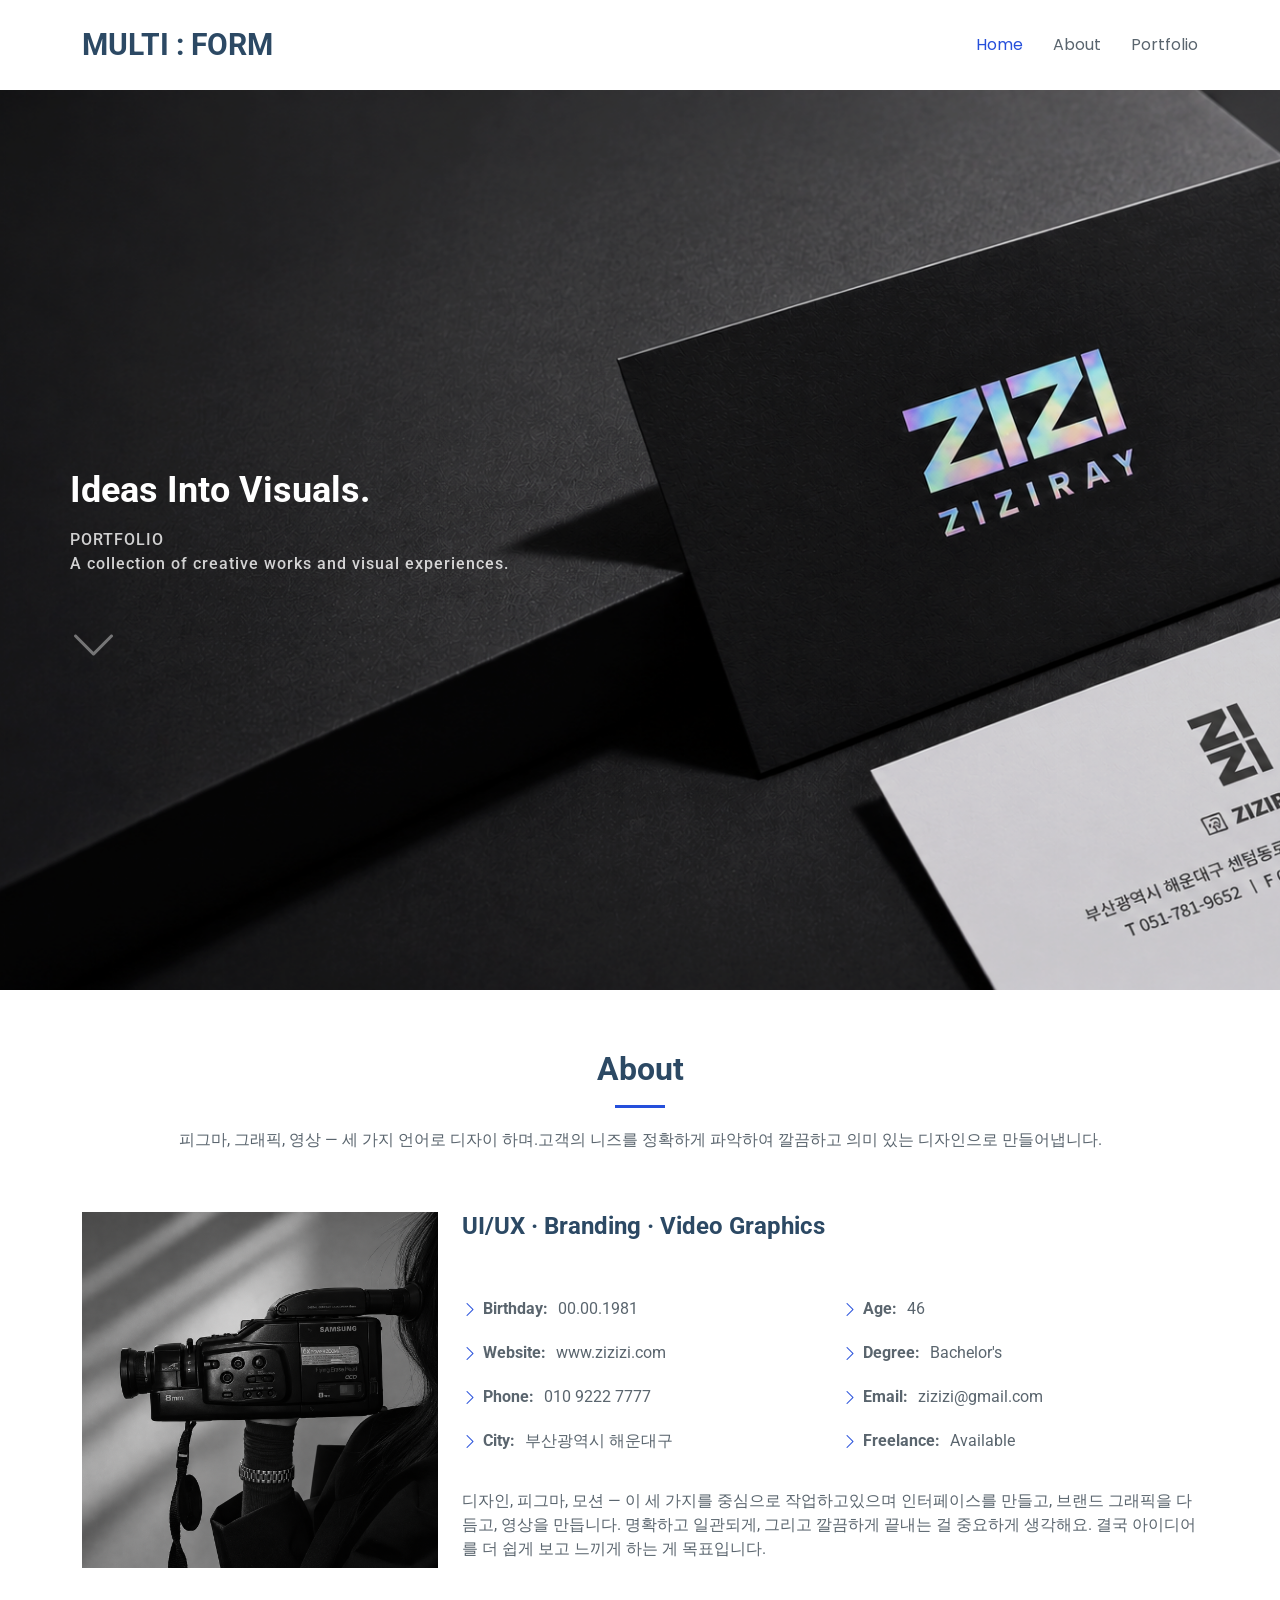
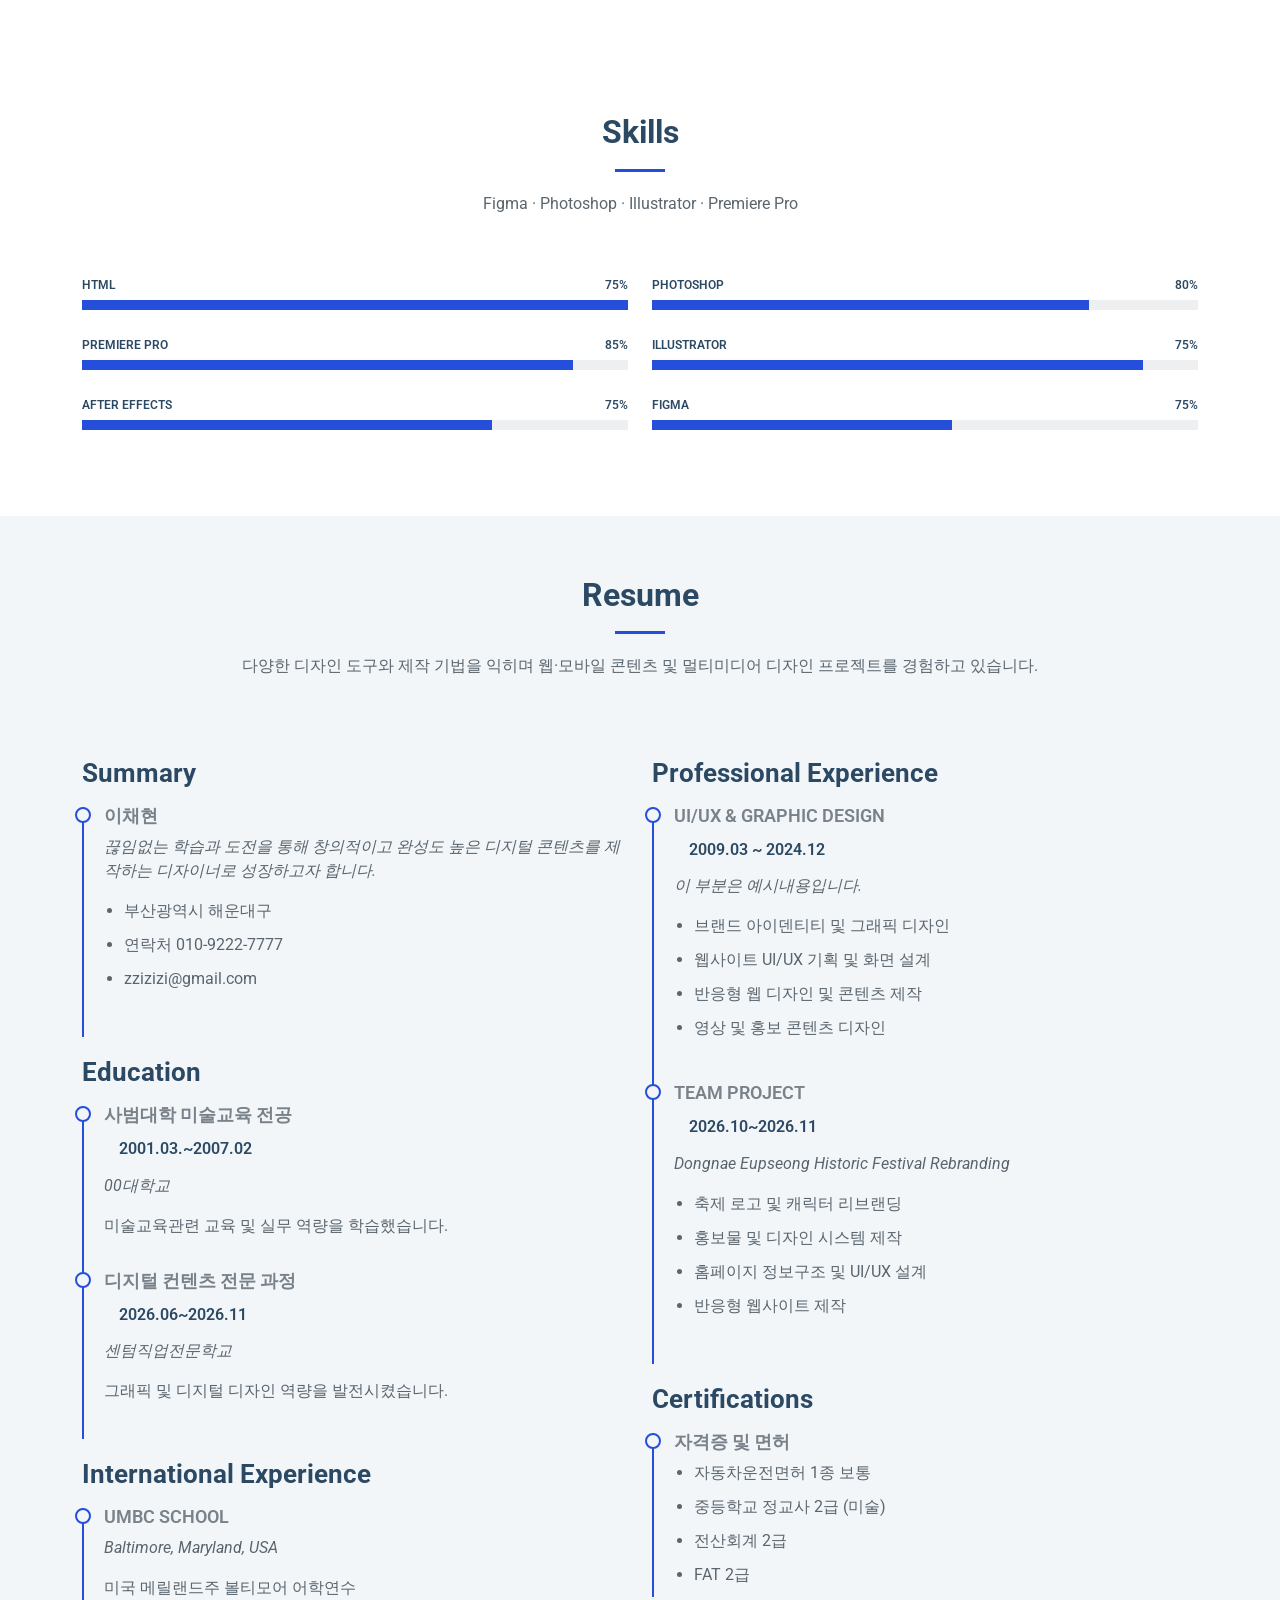
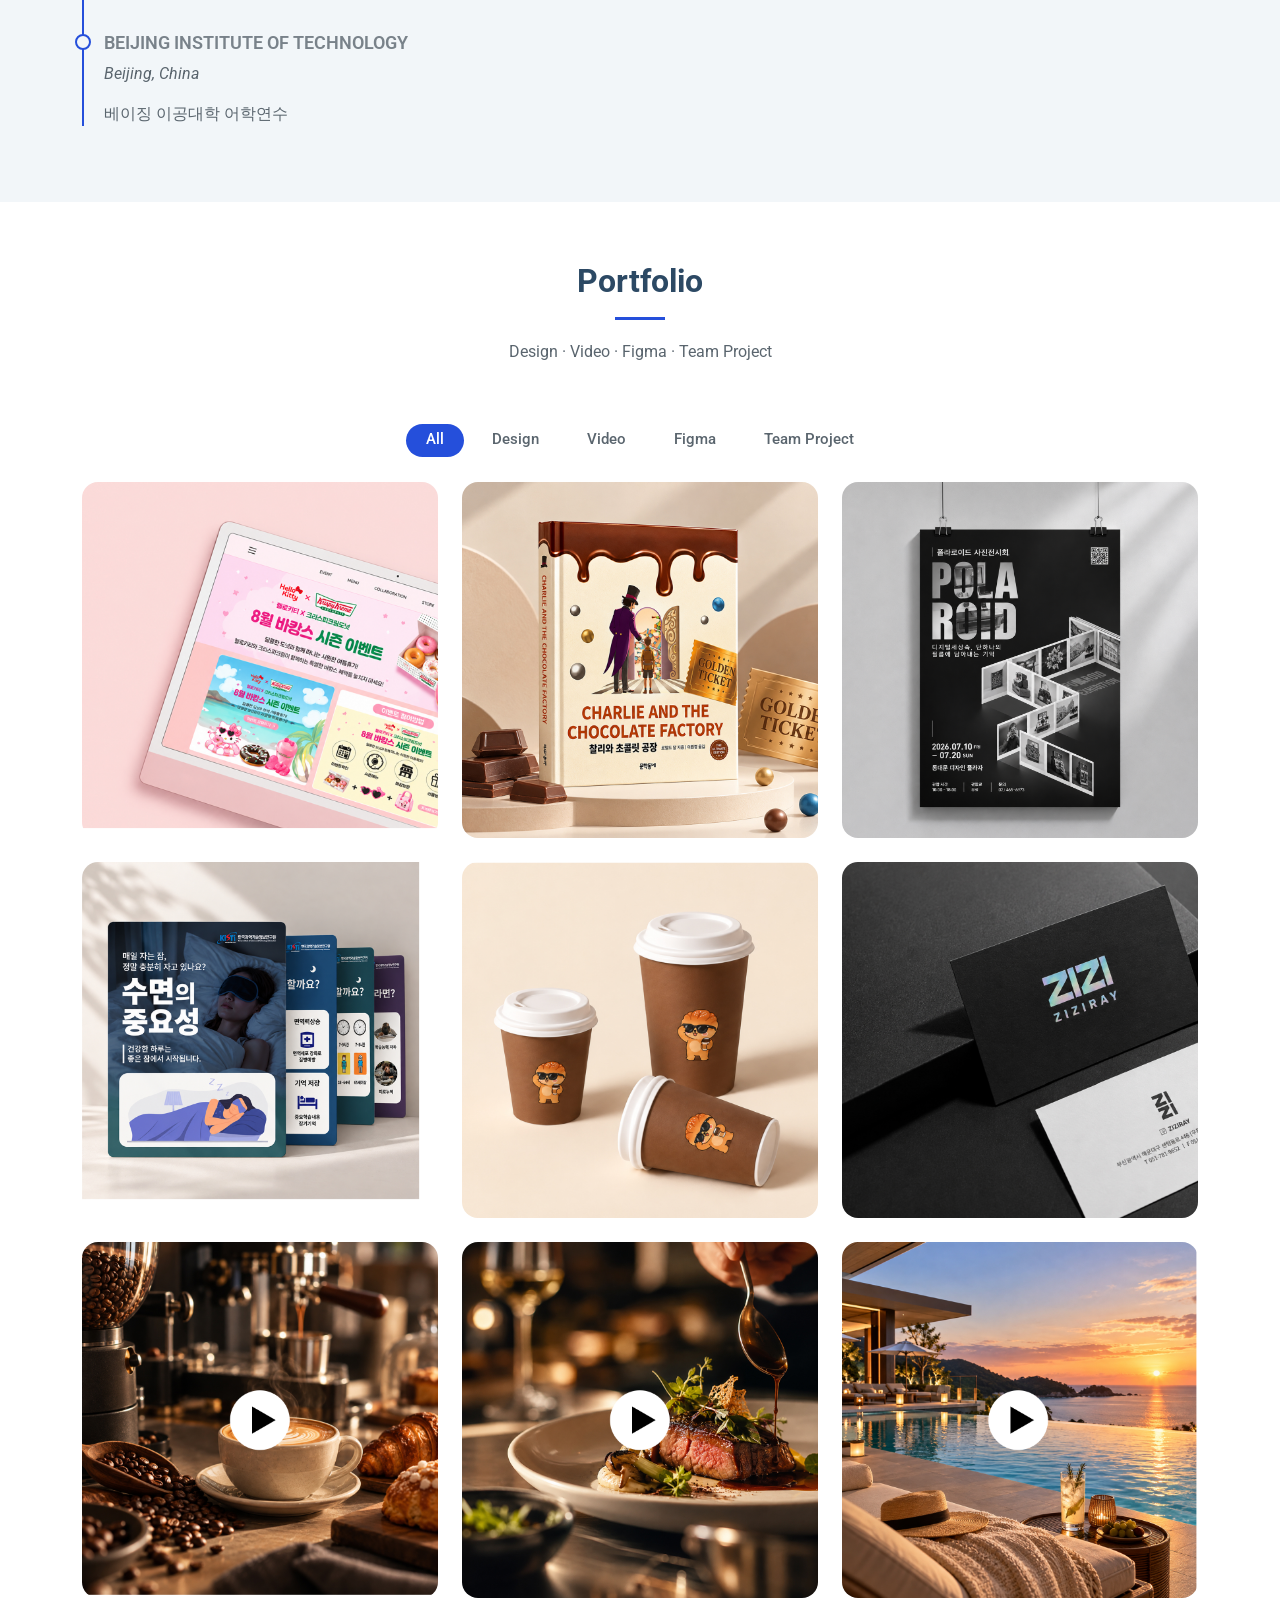
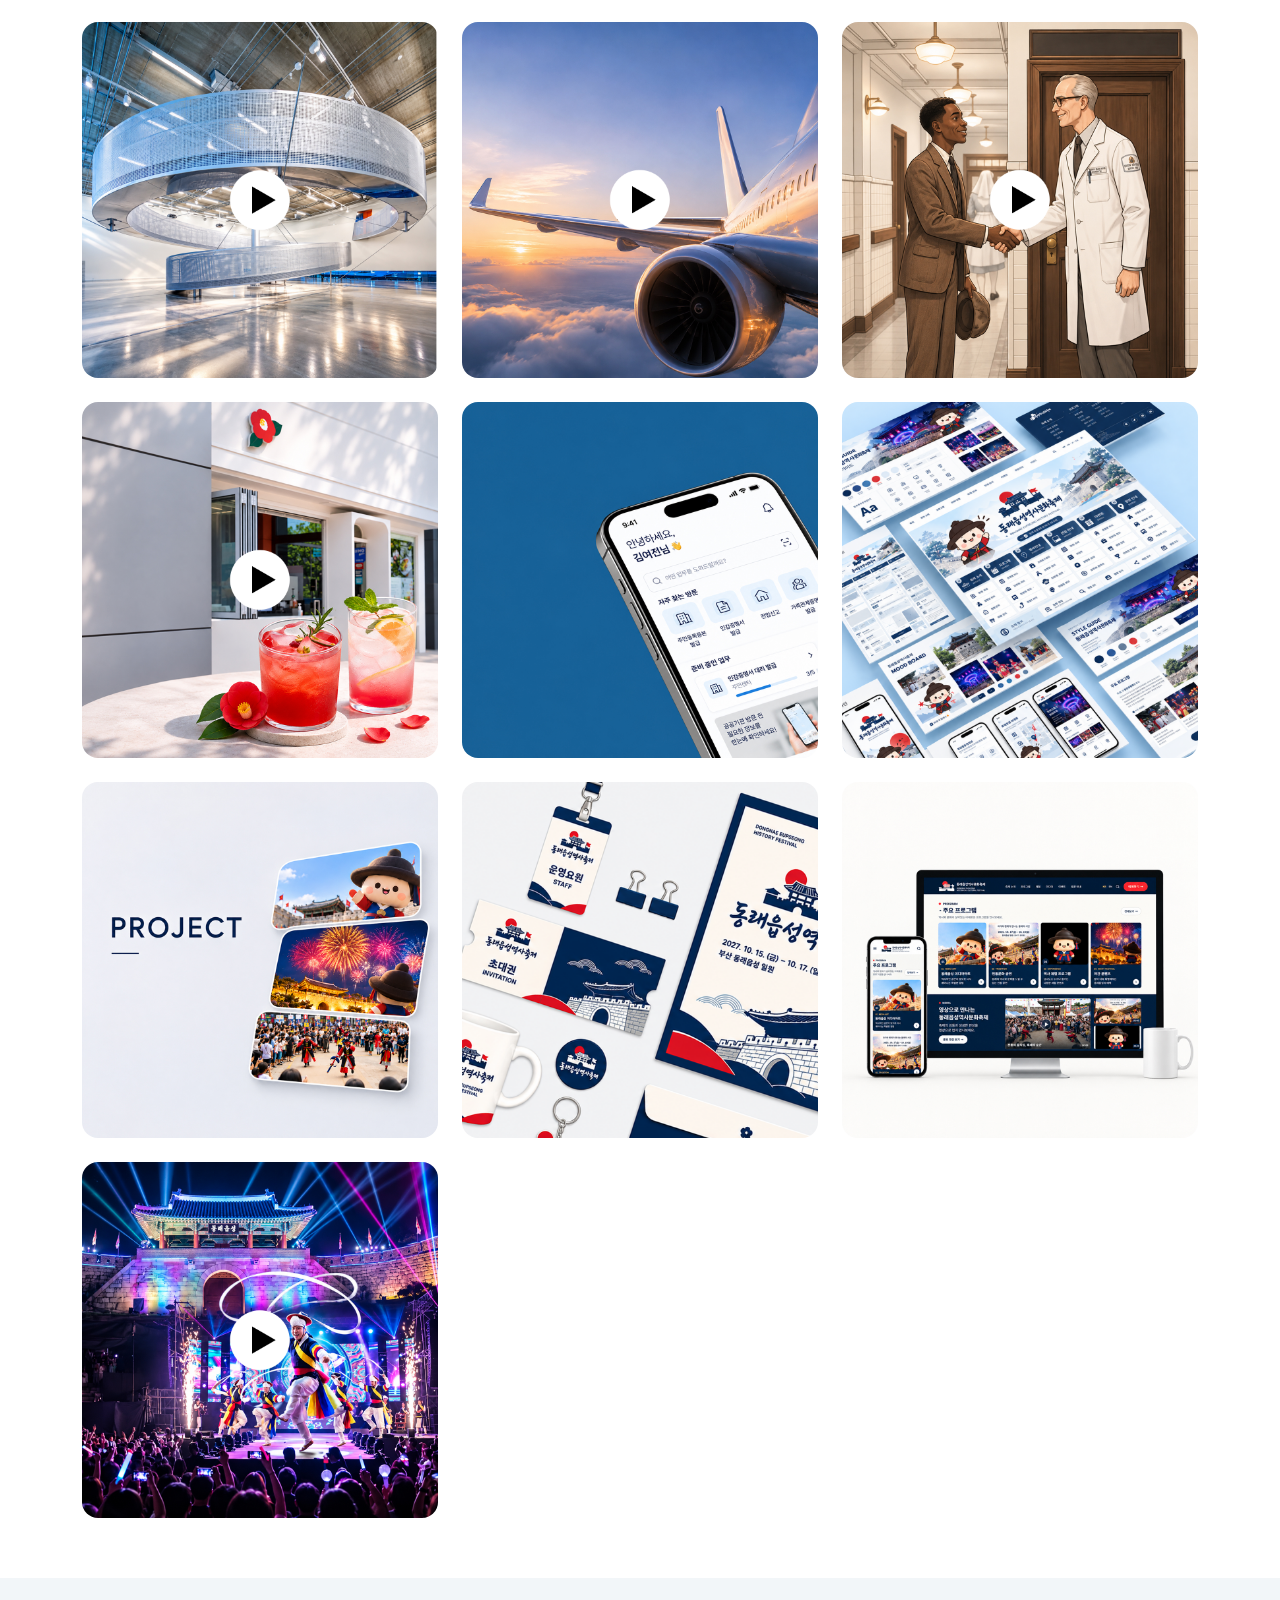
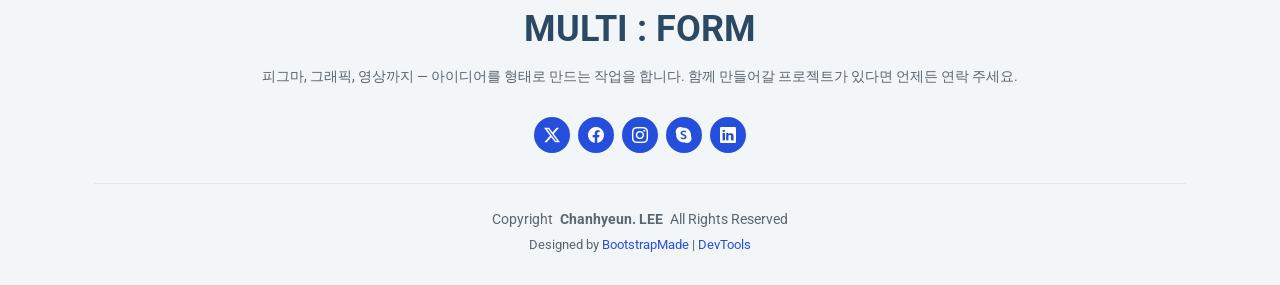
==== commit cfe6c72d: "Update index.html" ====
--- a/index.html
+++ b/index.html
@@ -526,7 +526,7 @@
 
   <footer id="footer" class="footer light-background">
     <div class="container">
-      <h3 class="sitename">Studio.L</h3>
+      <h3 class="sitename">MULTI : FORM</h3>
       <p>피그마, 그래픽, 영상까지 — 아이디어를 형태로 만드는 작업을 합니다. 함께 만들어갈 프로젝트가 있다면 언제든 연락 주세요.</p>
       <div class="social-links d-flex justify-content-center">
         <a href=""><i class="bi bi-twitter-x"></i></a>
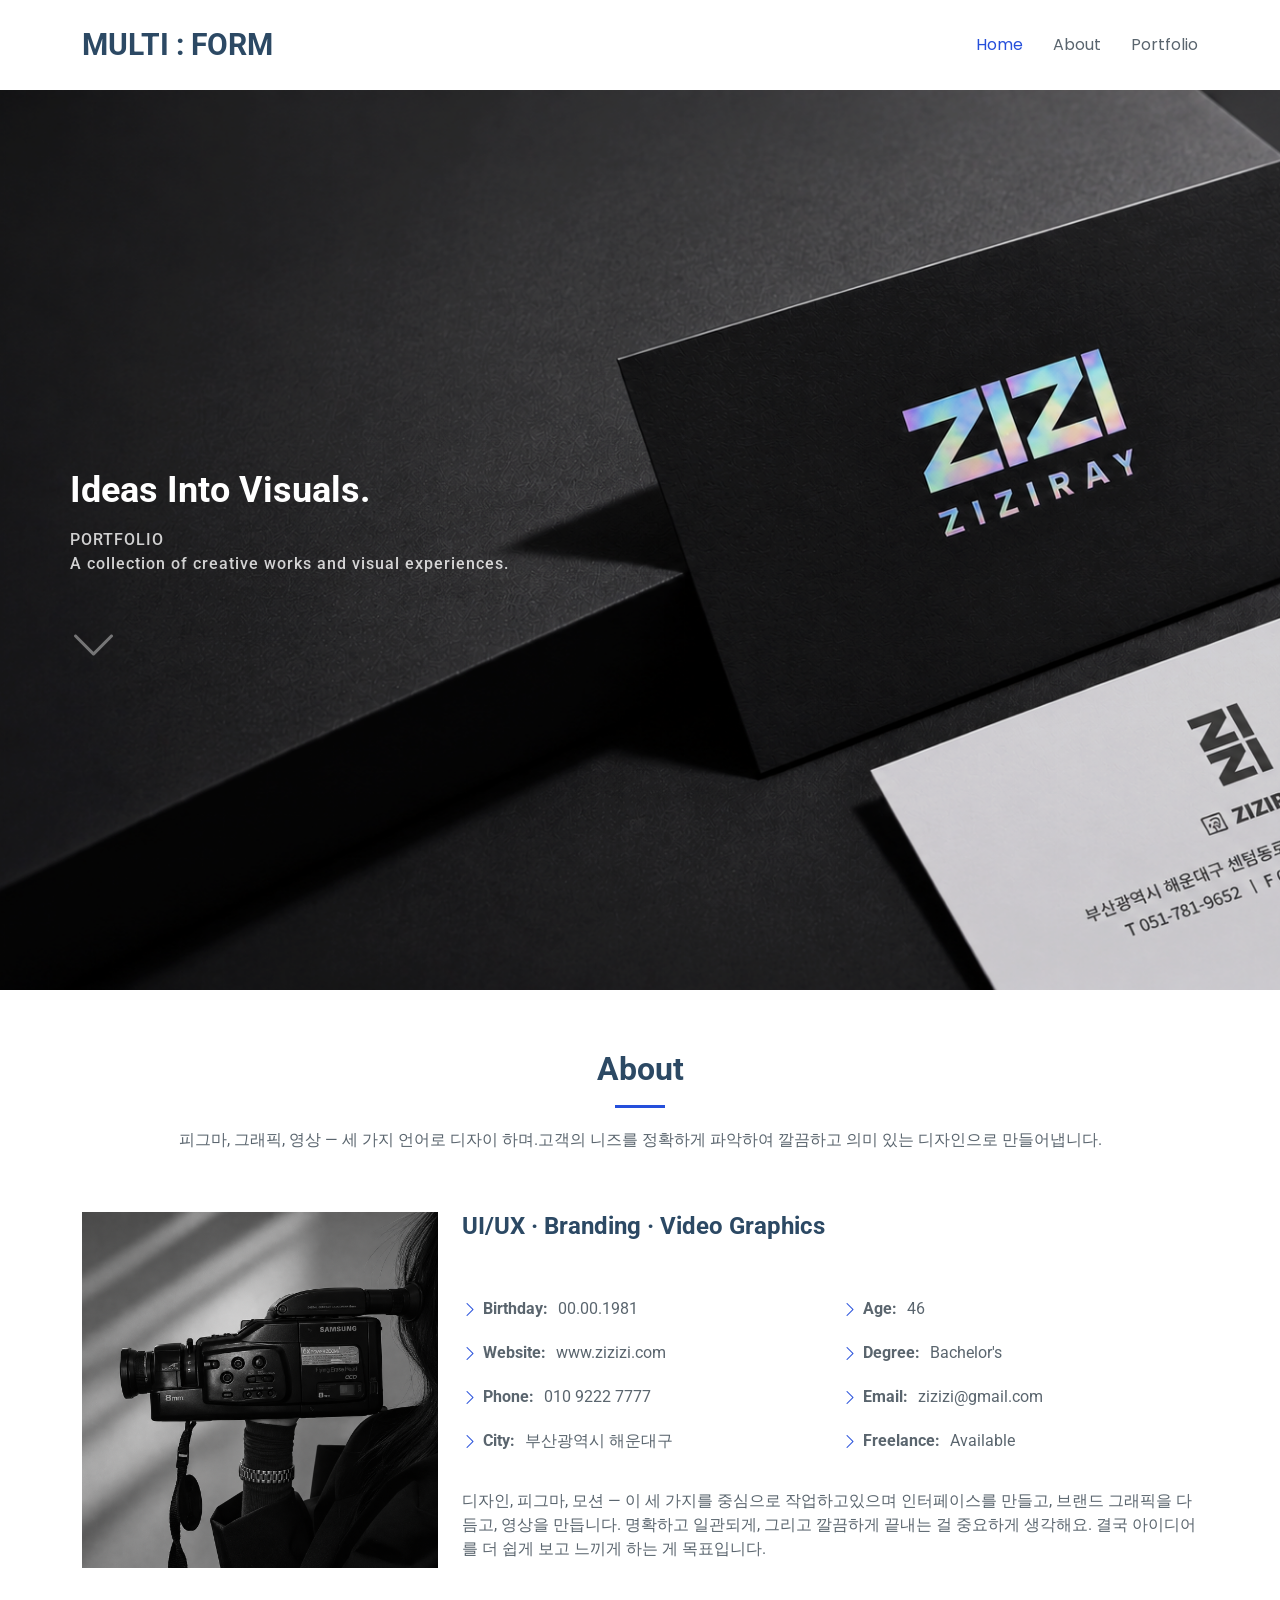
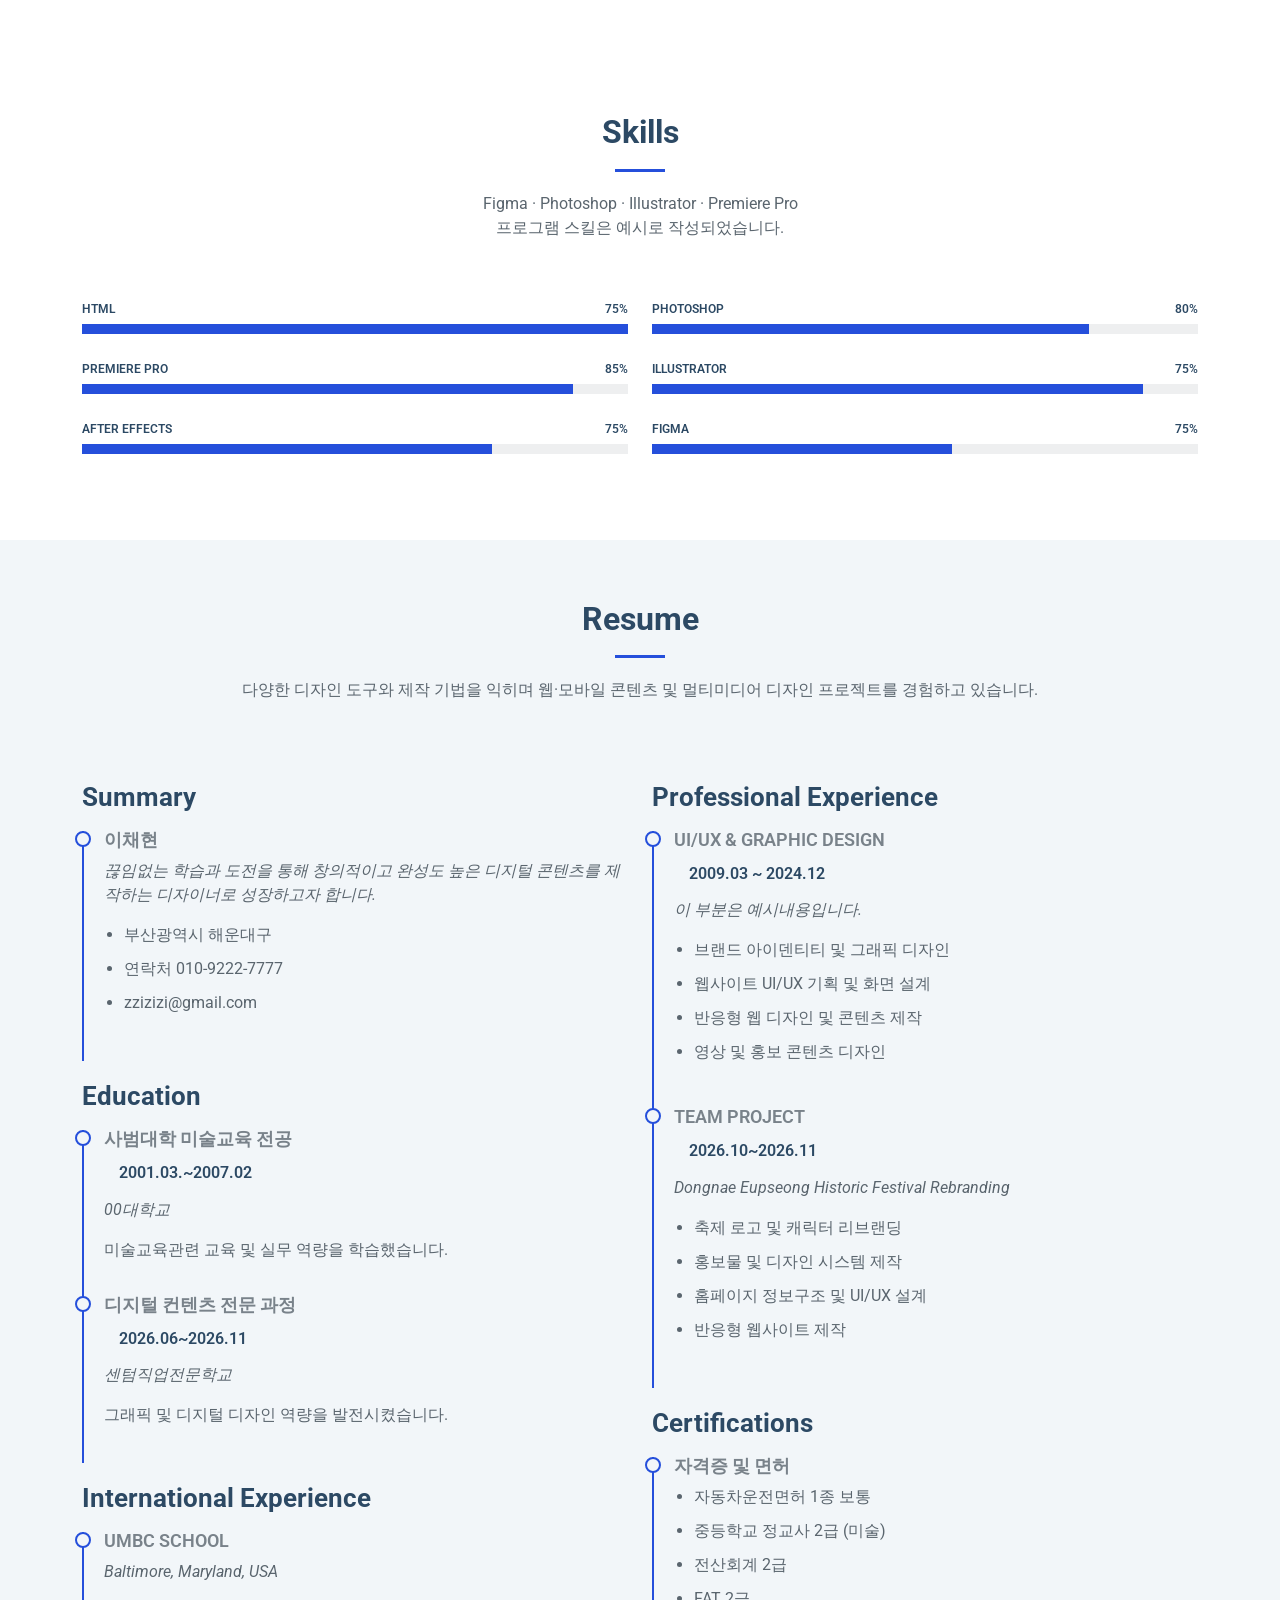
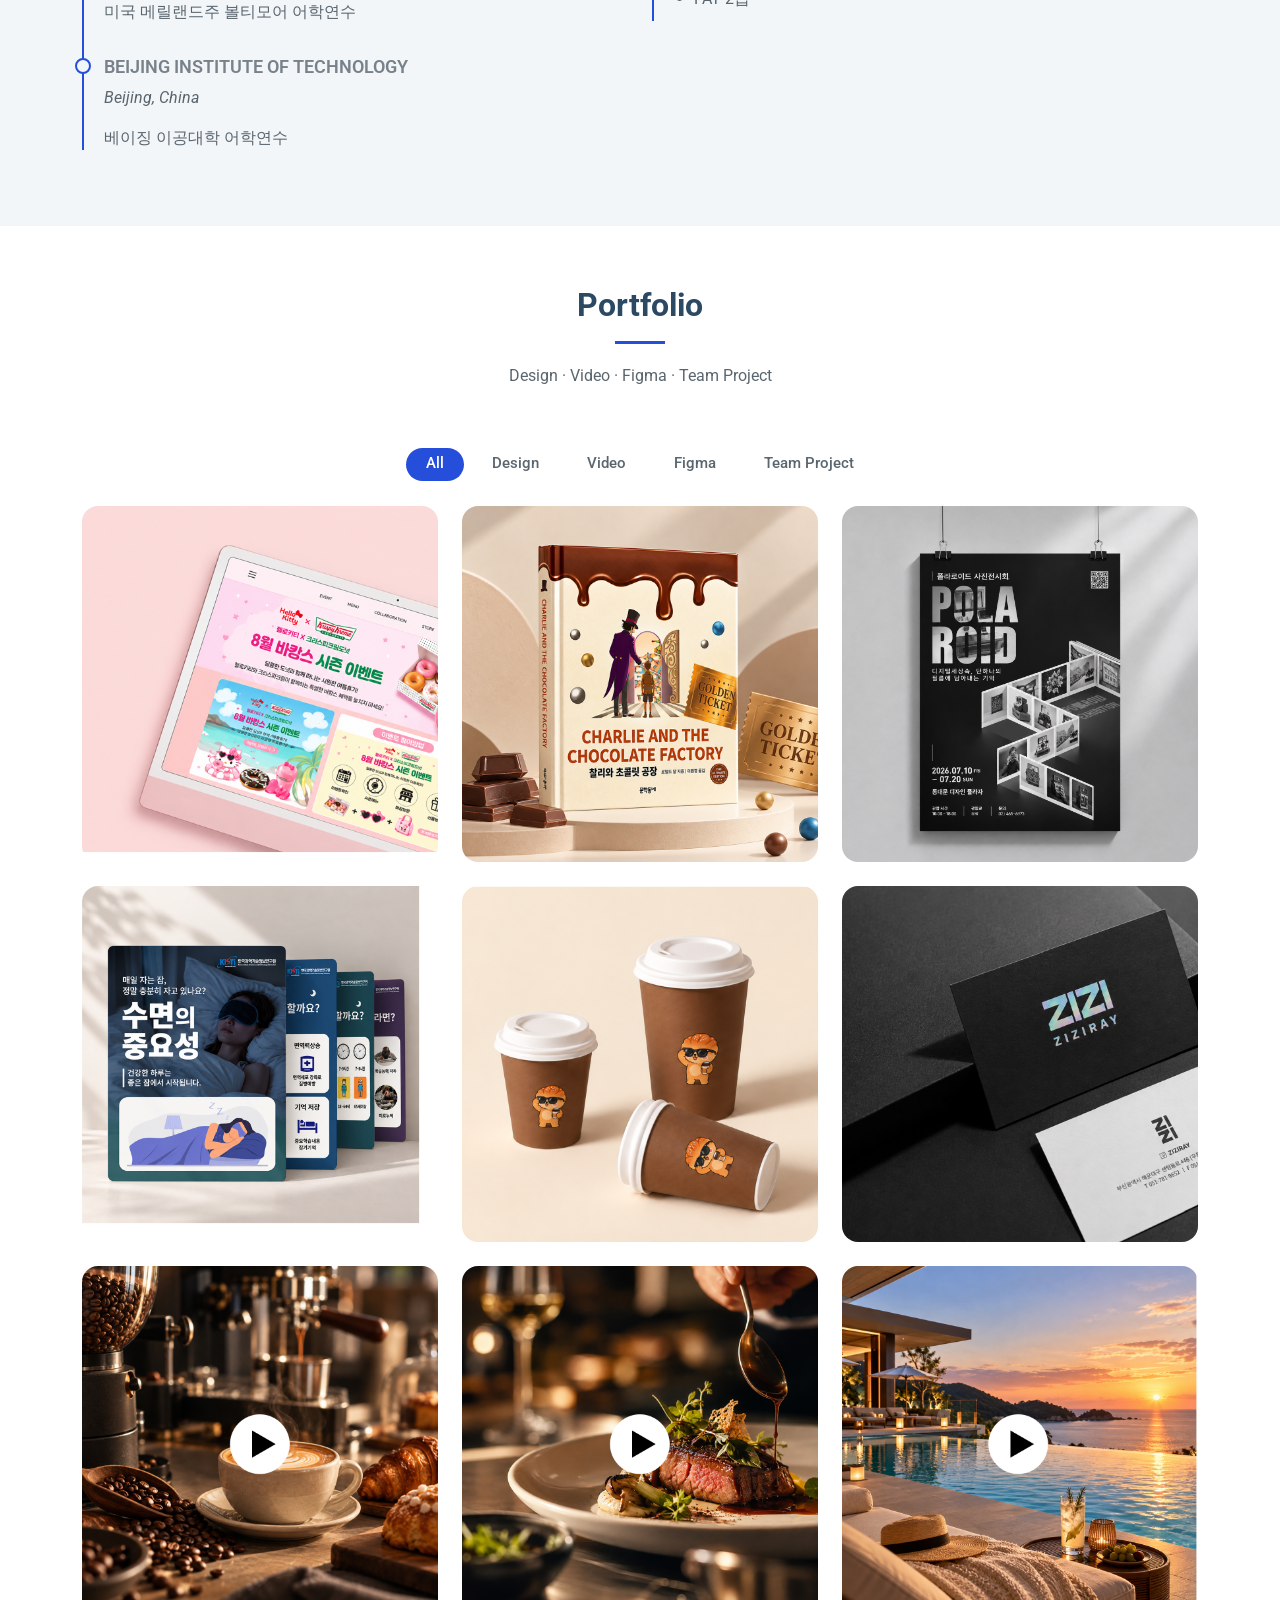
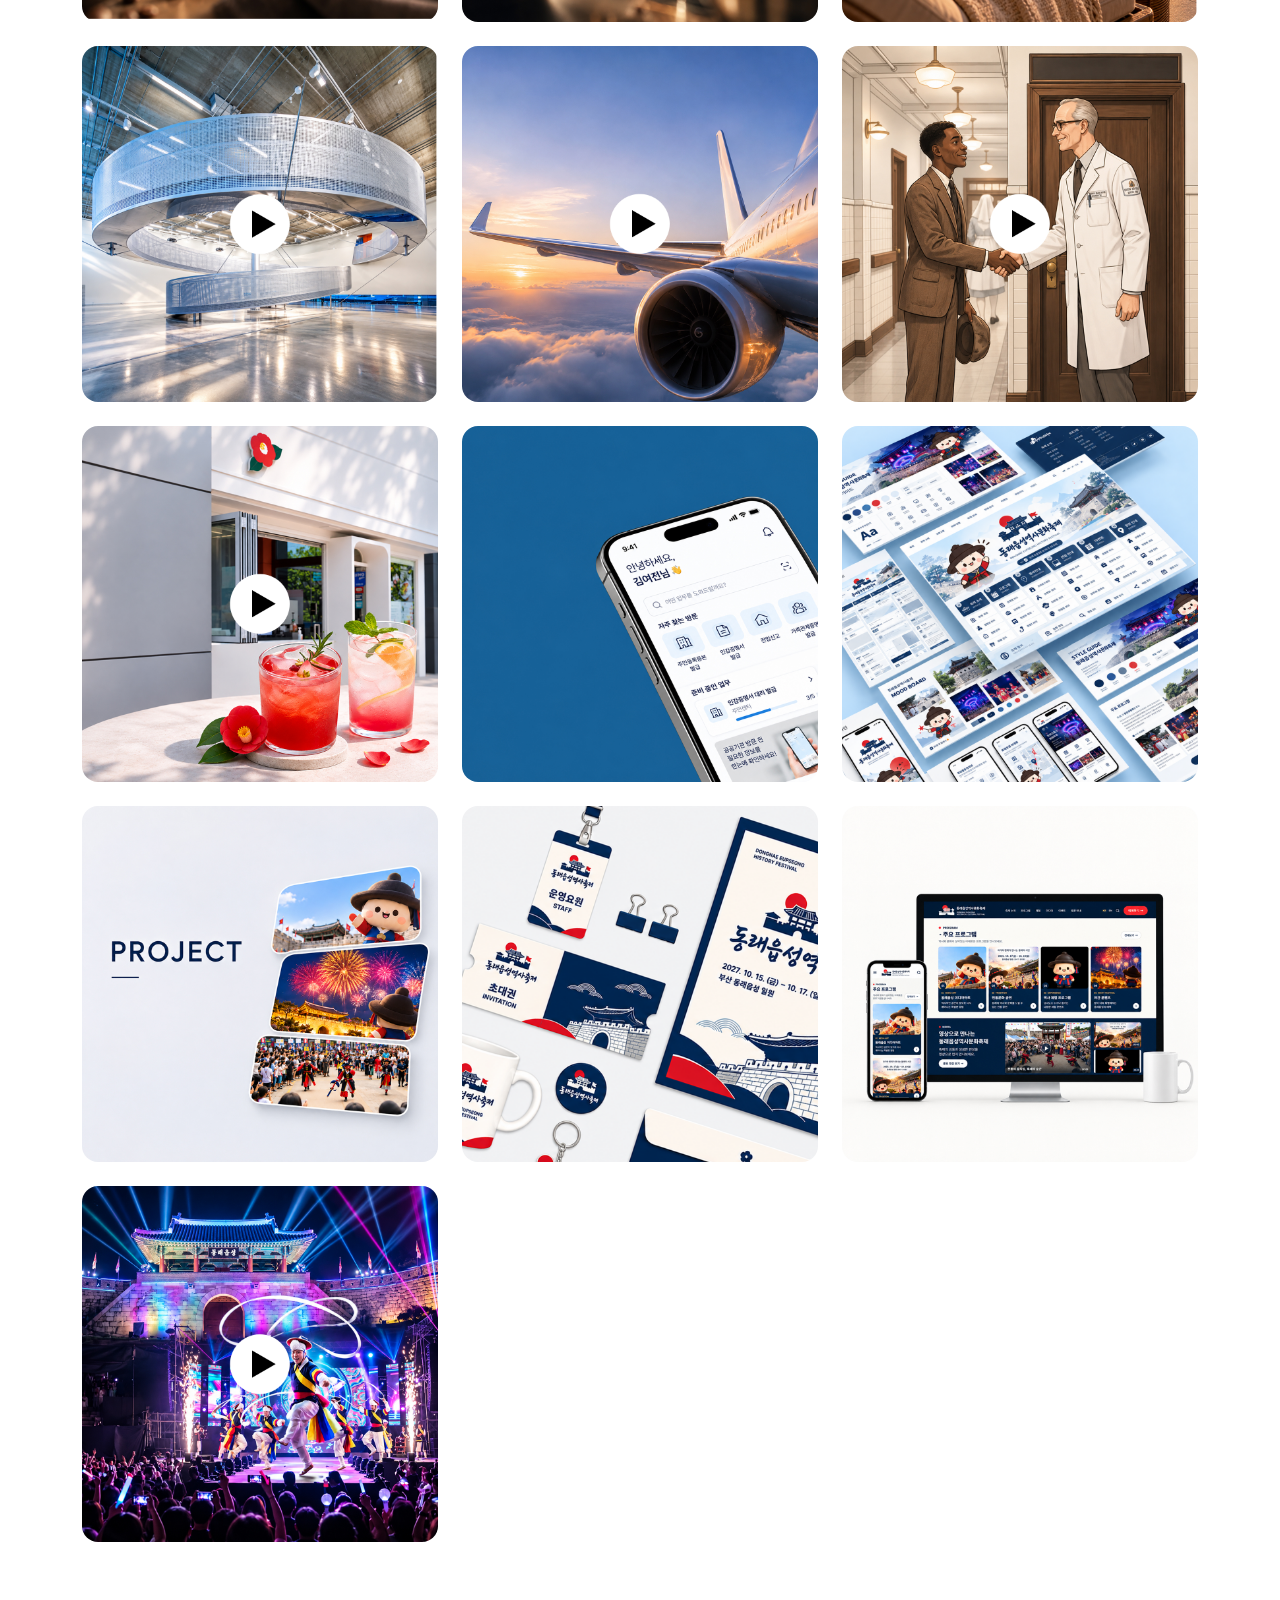
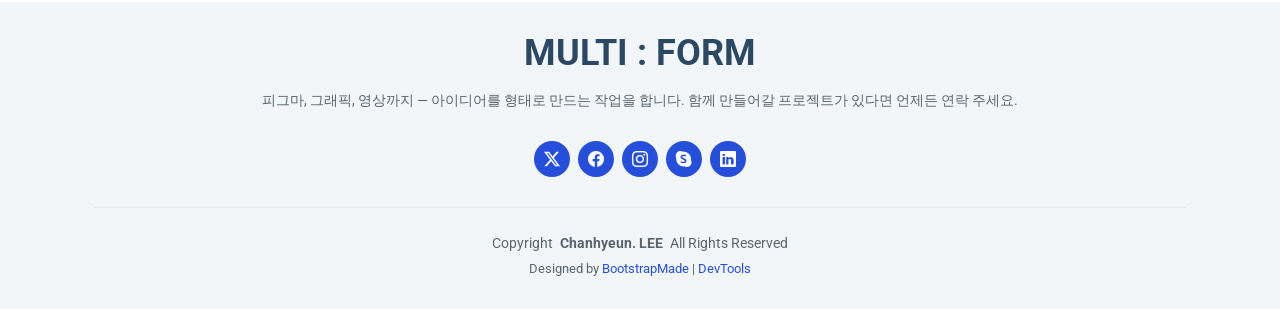
==== commit bbf43302: "Update index.html" ====
--- a/index.html
+++ b/index.html
@@ -135,6 +135,7 @@
       <div class="container section-title" data-aos="fade-up">
         <h2>Skills</h2>
         <p>Figma · Photoshop · Illustrator · Premiere Pro</p>
+        <P>프로그램 스킬은 예시로 작성되었습니다.</P>
       </div><!-- End Section Title -->
 
       <div class="container" data-aos="fade-up" data-aos-delay="100">
@@ -486,15 +487,26 @@
           </div>
         </div>
 
-        <!-- Team Project 04: 실제 파일 Detail_T04.png -->
-        <div class="col-lg-4 col-md-6 portfolio-item isotope-item filter-teamproject">
-          <a href="assets/img/details/Detail_T04.png" data-gallery="portfolio-gallery-teamproject" class="glightbox portfolio-thumbnail">
-            <img src="assets/img/thumbnails/Thumb_T04.jpg" class="img-fluid" alt="Team Project 4" loading="lazy">
-          </a>
-          <div class="portfolio-info"><h4>Team Project 4</h4><p>Team Project Portfolio</p>
-            <a href="assets/img/details/Detail_T04.png" data-gallery="portfolio-gallery-teamproject" class="glightbox preview-link"><i class="bi bi-zoom-in"></i></a>
-          </div>
-        </div>
+       <!-- Team Project 04 -->
+<div class="col-lg-4 col-md-6 portfolio-item isotope-item filter-teamproject">
+
+  <a href="teamproject-details.html" class="portfolio-thumbnail">
+    <img src="assets/img/thumbnails/Thumb_T04.jpg"
+         class="img-fluid"
+         alt="Team Project 4"
+         loading="lazy">
+  </a>
+
+  <div class="portfolio-info">
+    <h4>Team Project 4</h4>
+    <p>Team Project Portfolio</p>
+
+    <a href="teamproject-details.html" class="details-link">
+      <i class="bi bi-arrow-up-right"></i>
+    </a>
+  </div>
+
+</div>
           <!-- Team Project 05 : Festival Video -->
 <div class="col-lg-4 col-md-6 portfolio-item isotope-item filter-teamproject">
 
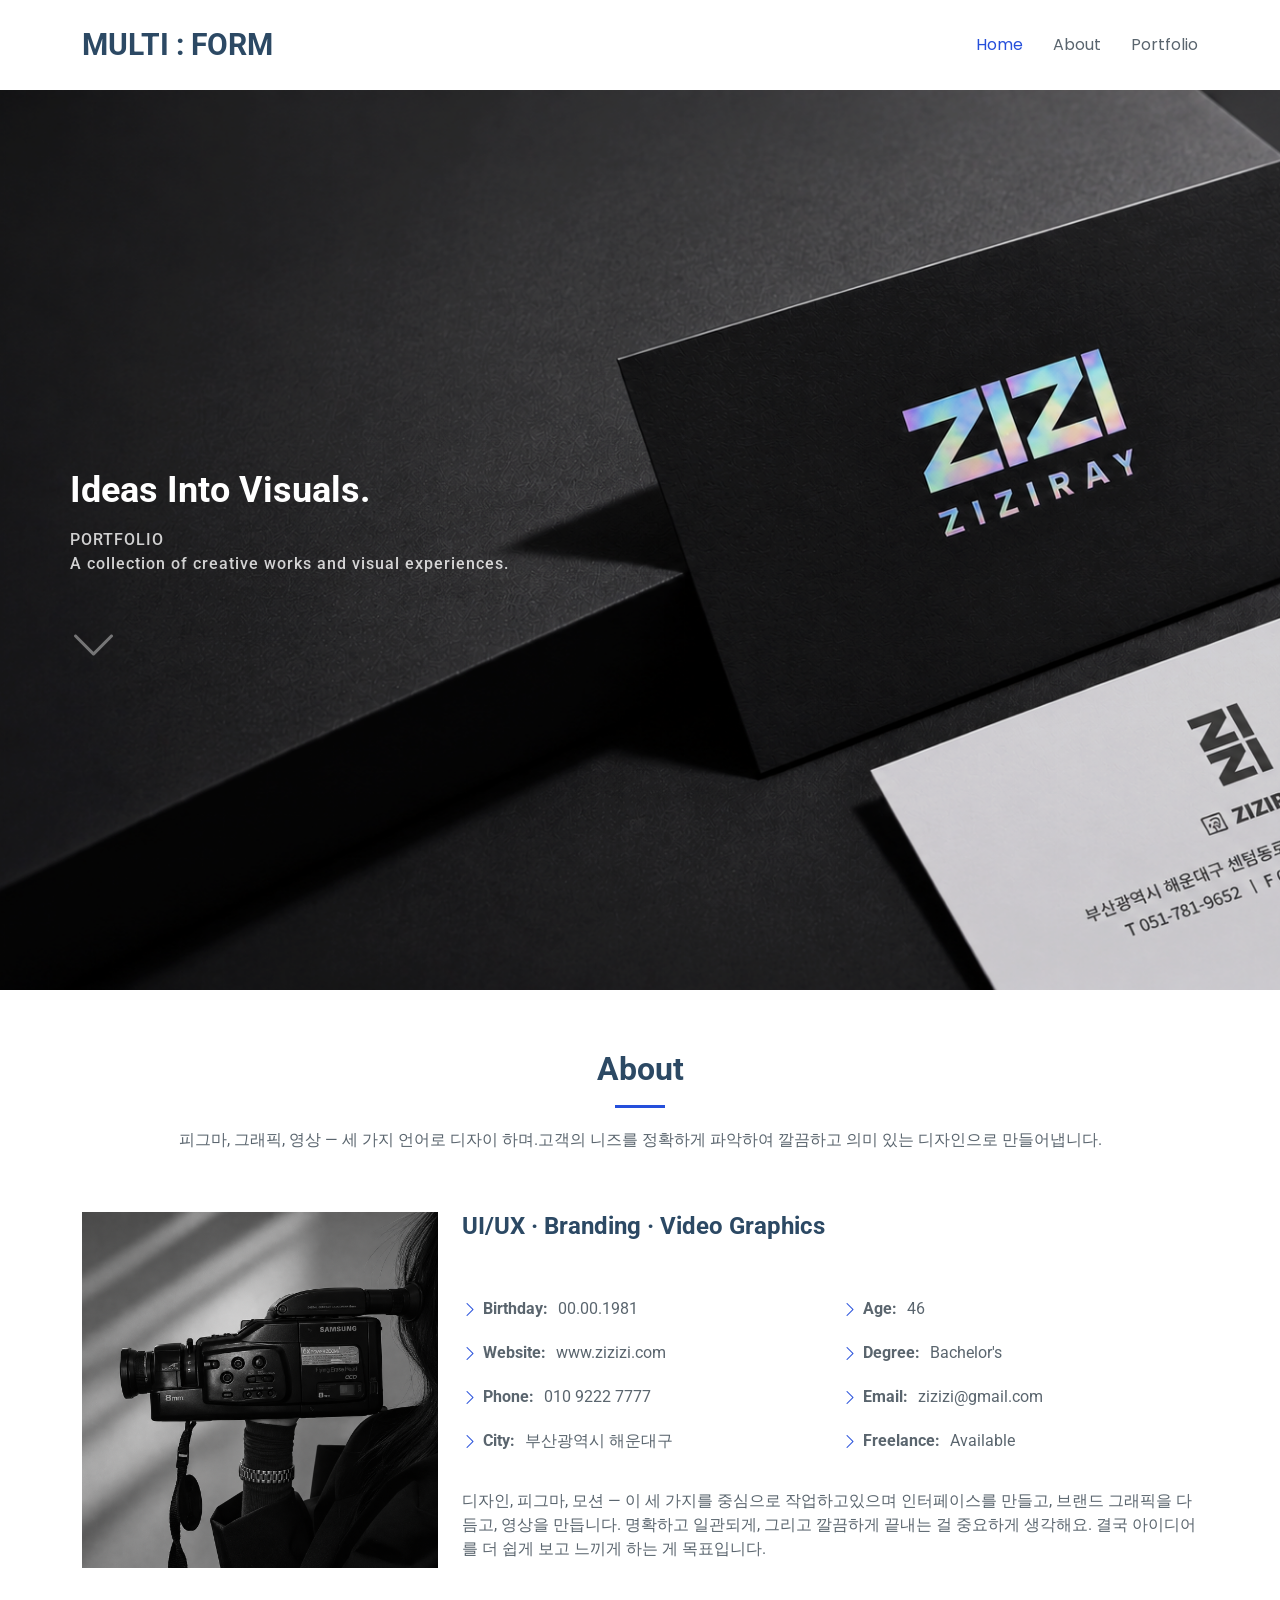
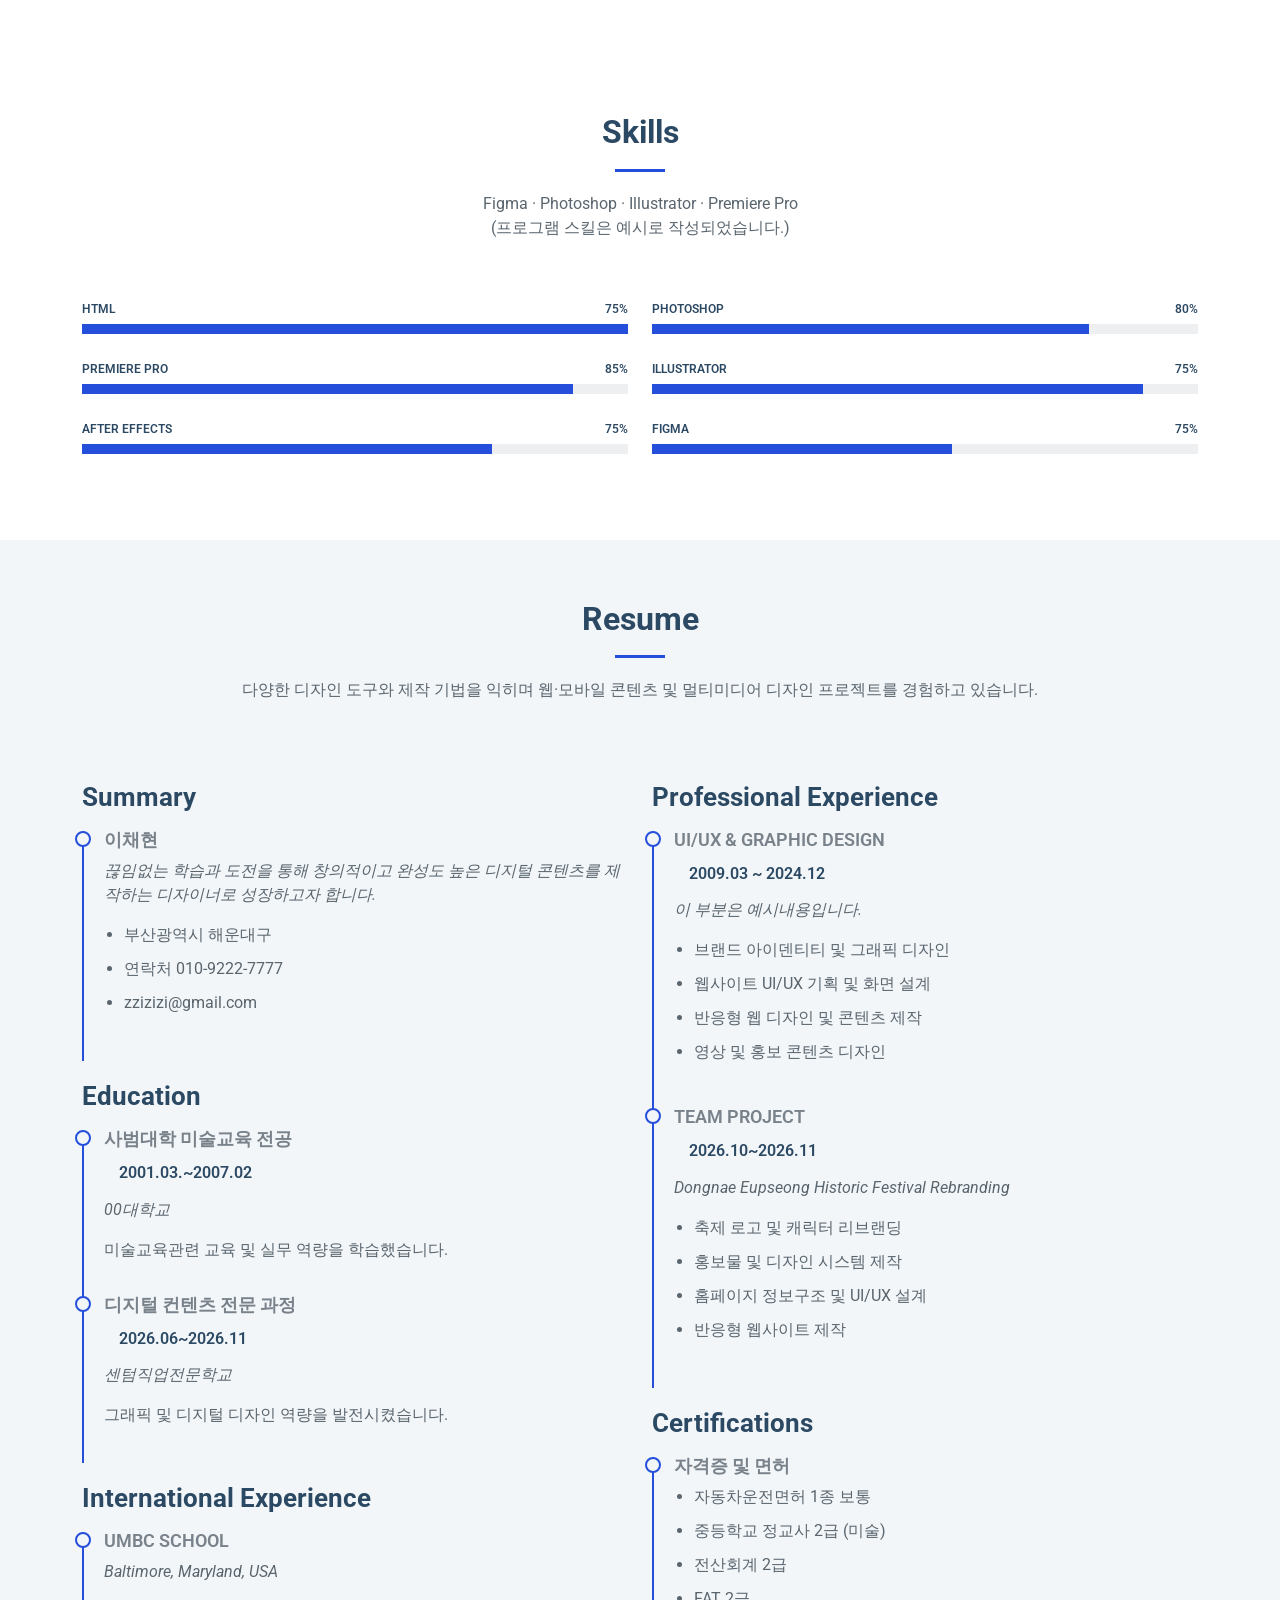
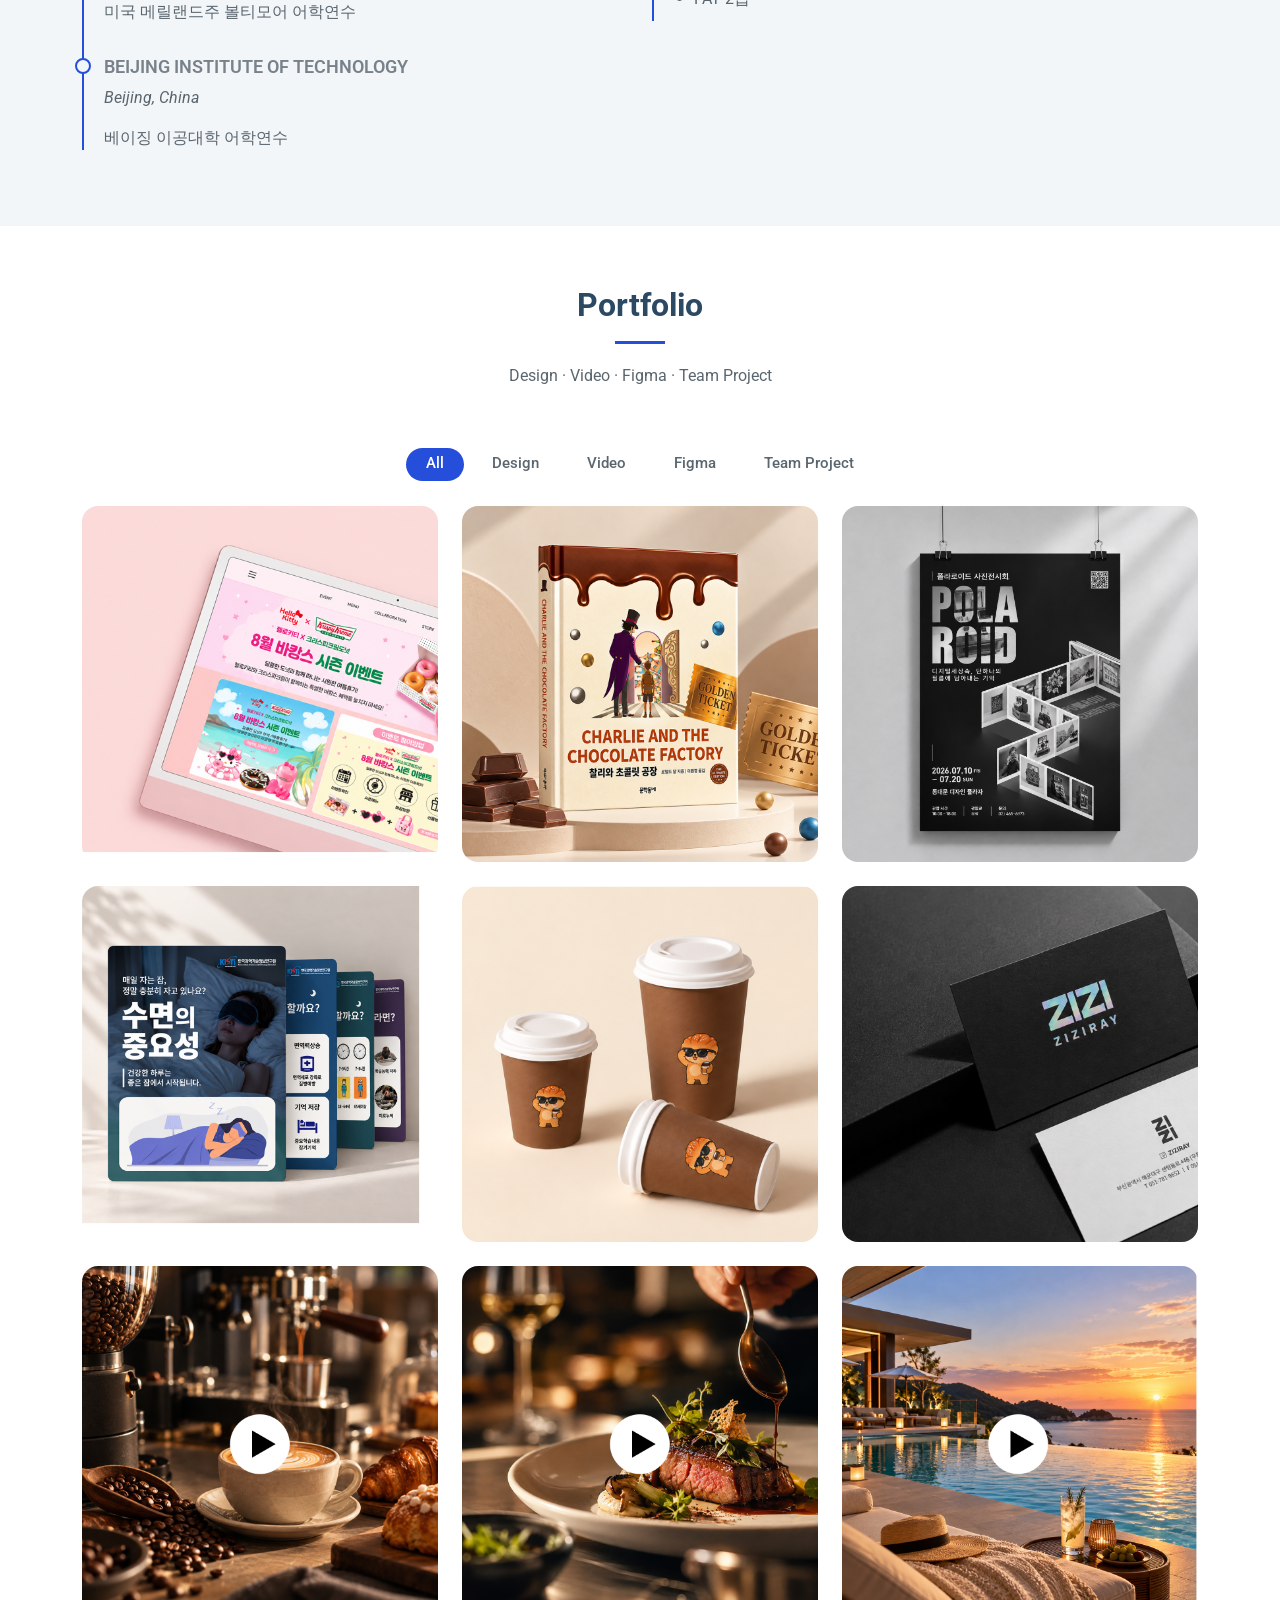
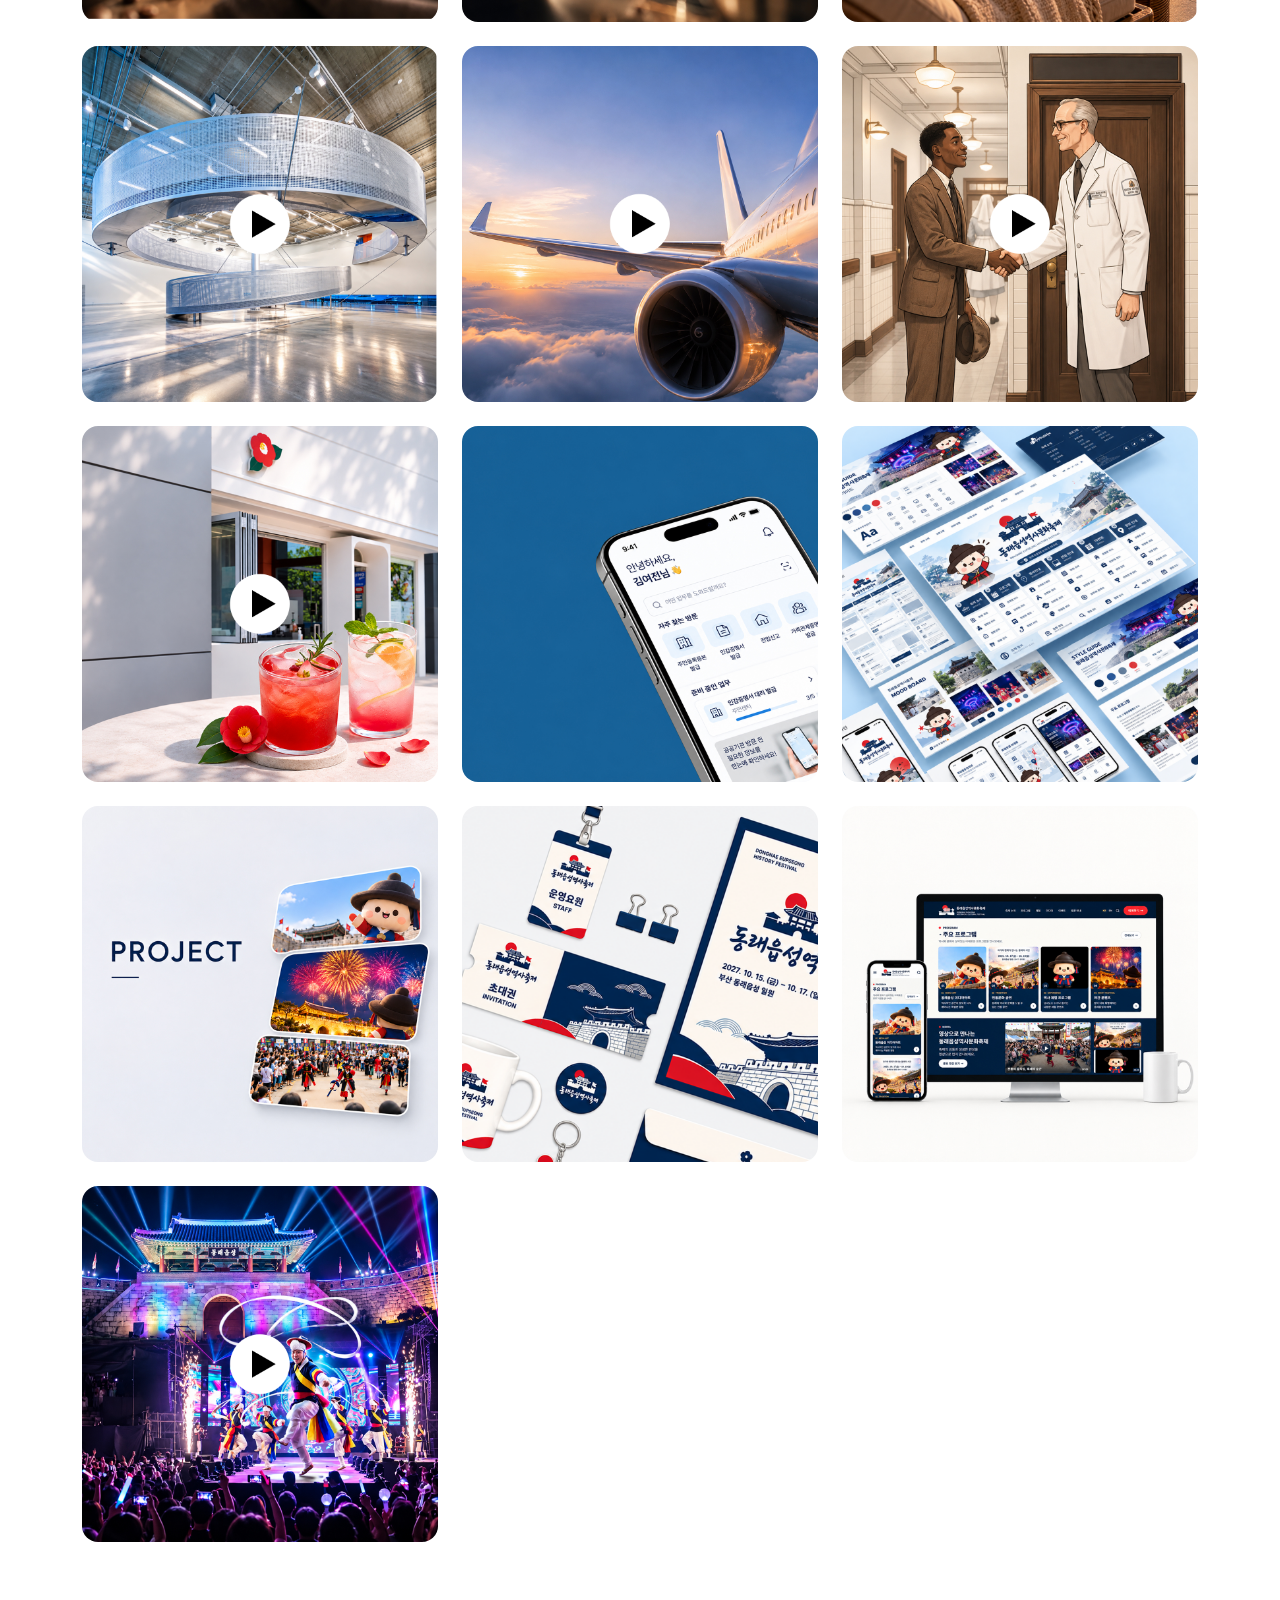
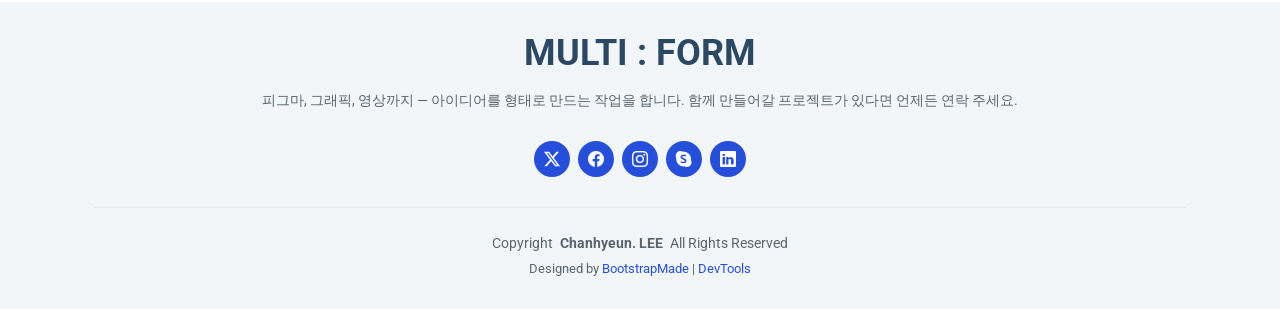
==== commit 8e05bbdc: "Update index.html" ====
--- a/index.html
+++ b/index.html
@@ -135,7 +135,7 @@
       <div class="container section-title" data-aos="fade-up">
         <h2>Skills</h2>
         <p>Figma · Photoshop · Illustrator · Premiere Pro</p>
-        <P>프로그램 스킬은 예시로 작성되었습니다.</P>
+        <P>(프로그램 스킬은 예시로 작성되었습니다.)</P>
       </div><!-- End Section Title -->
 
       <div class="container" data-aos="fade-up" data-aos-delay="100">
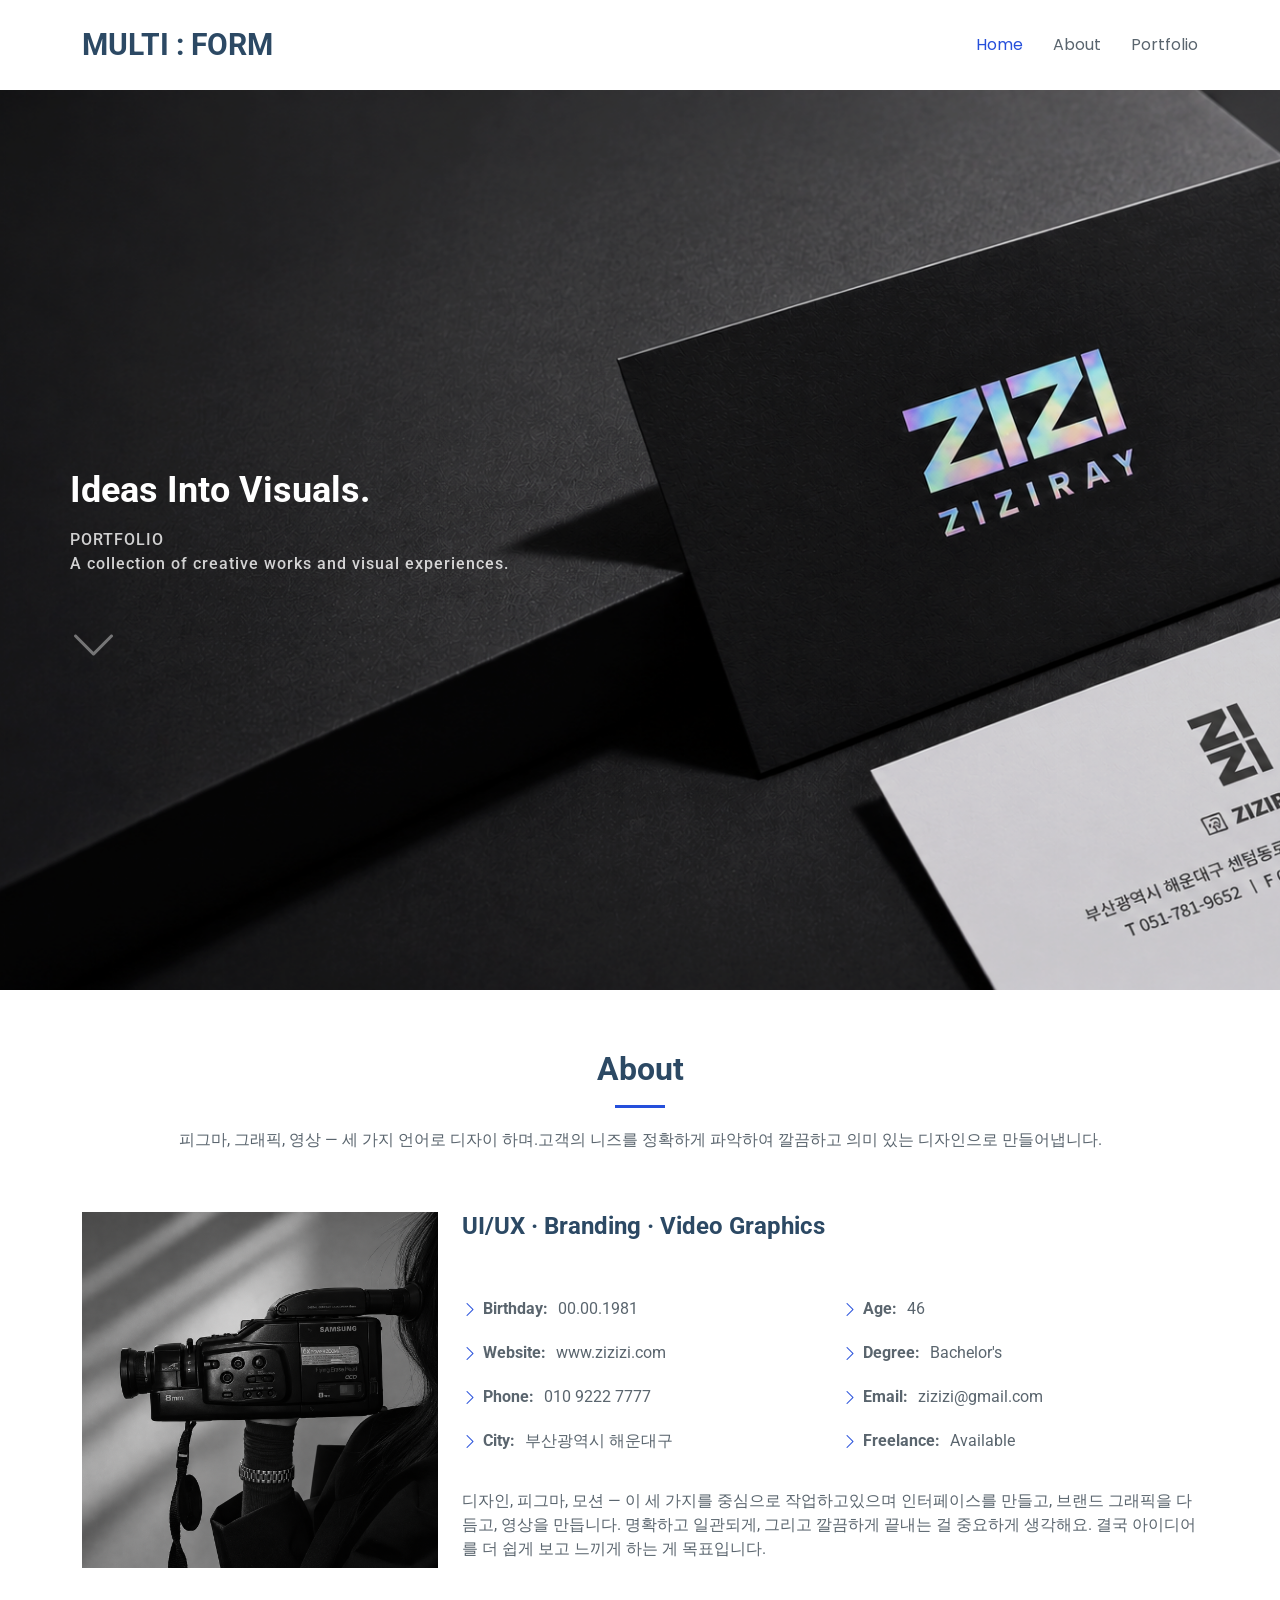
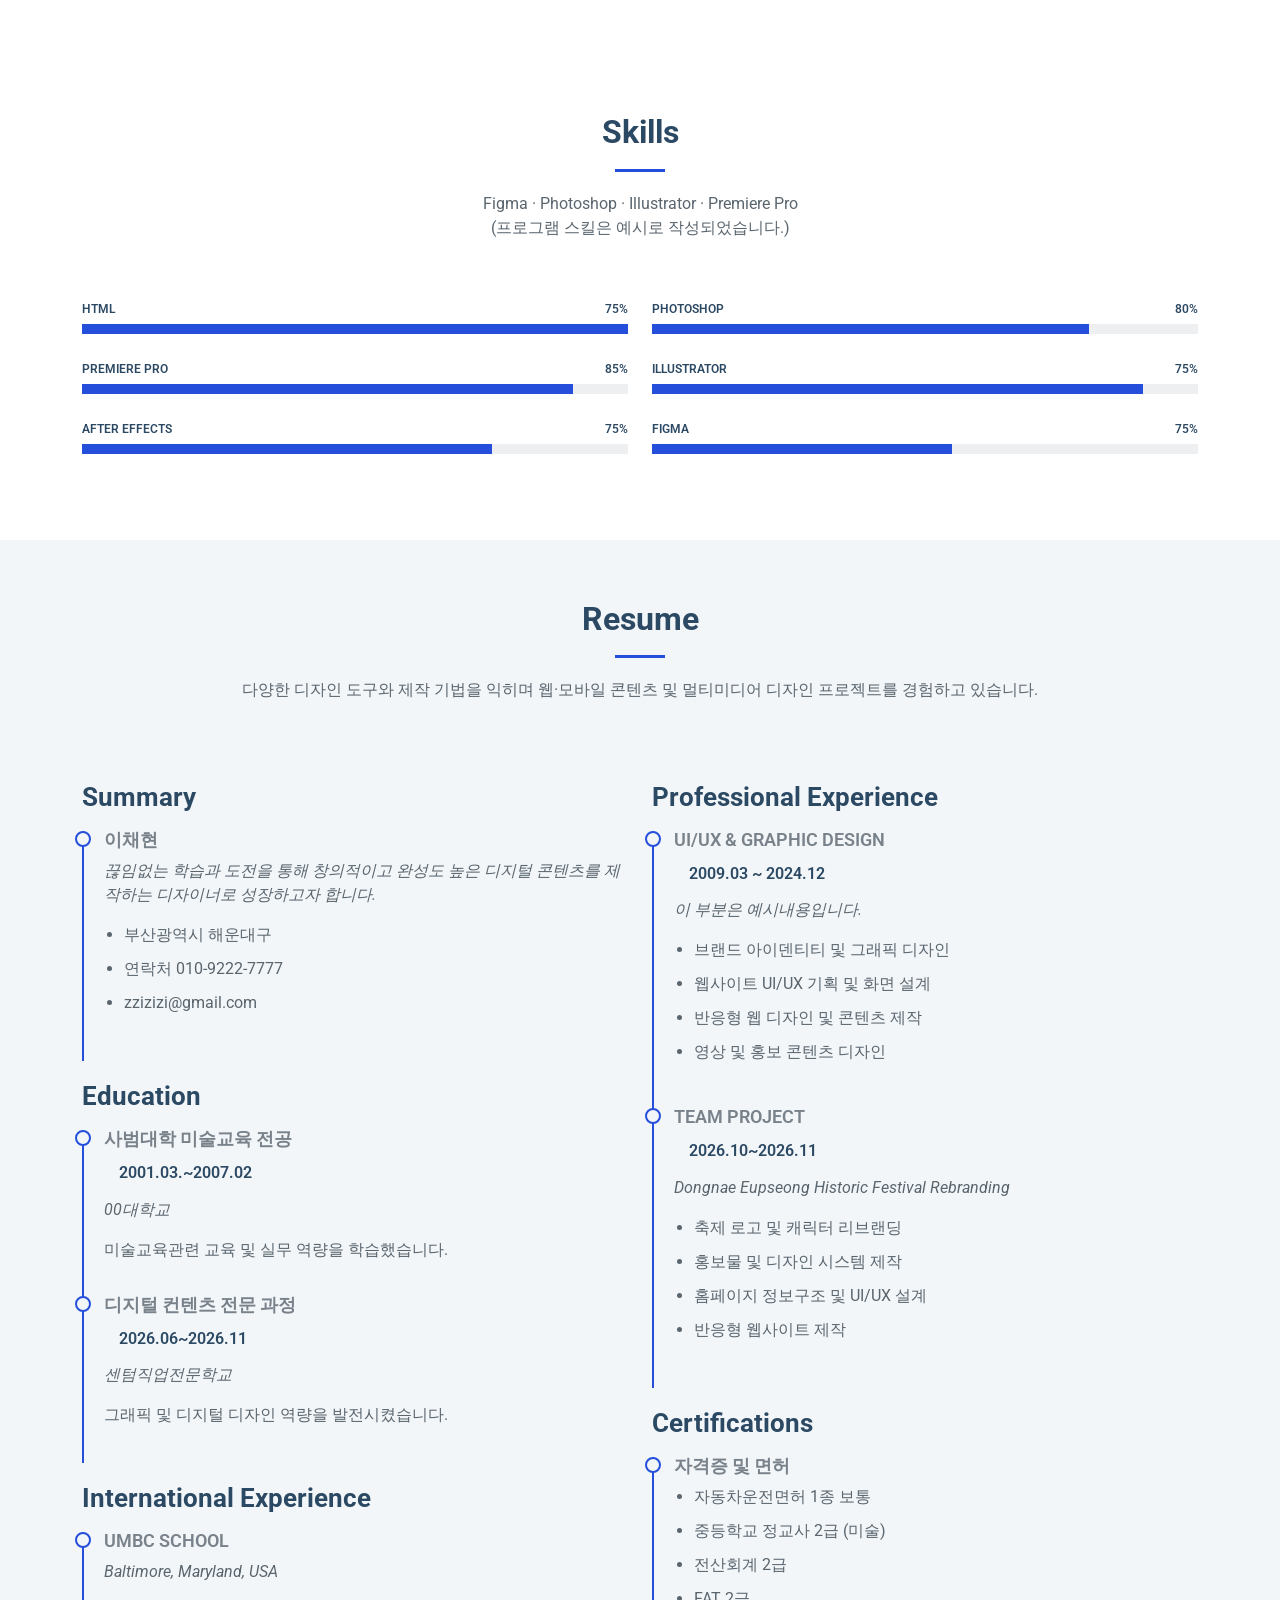
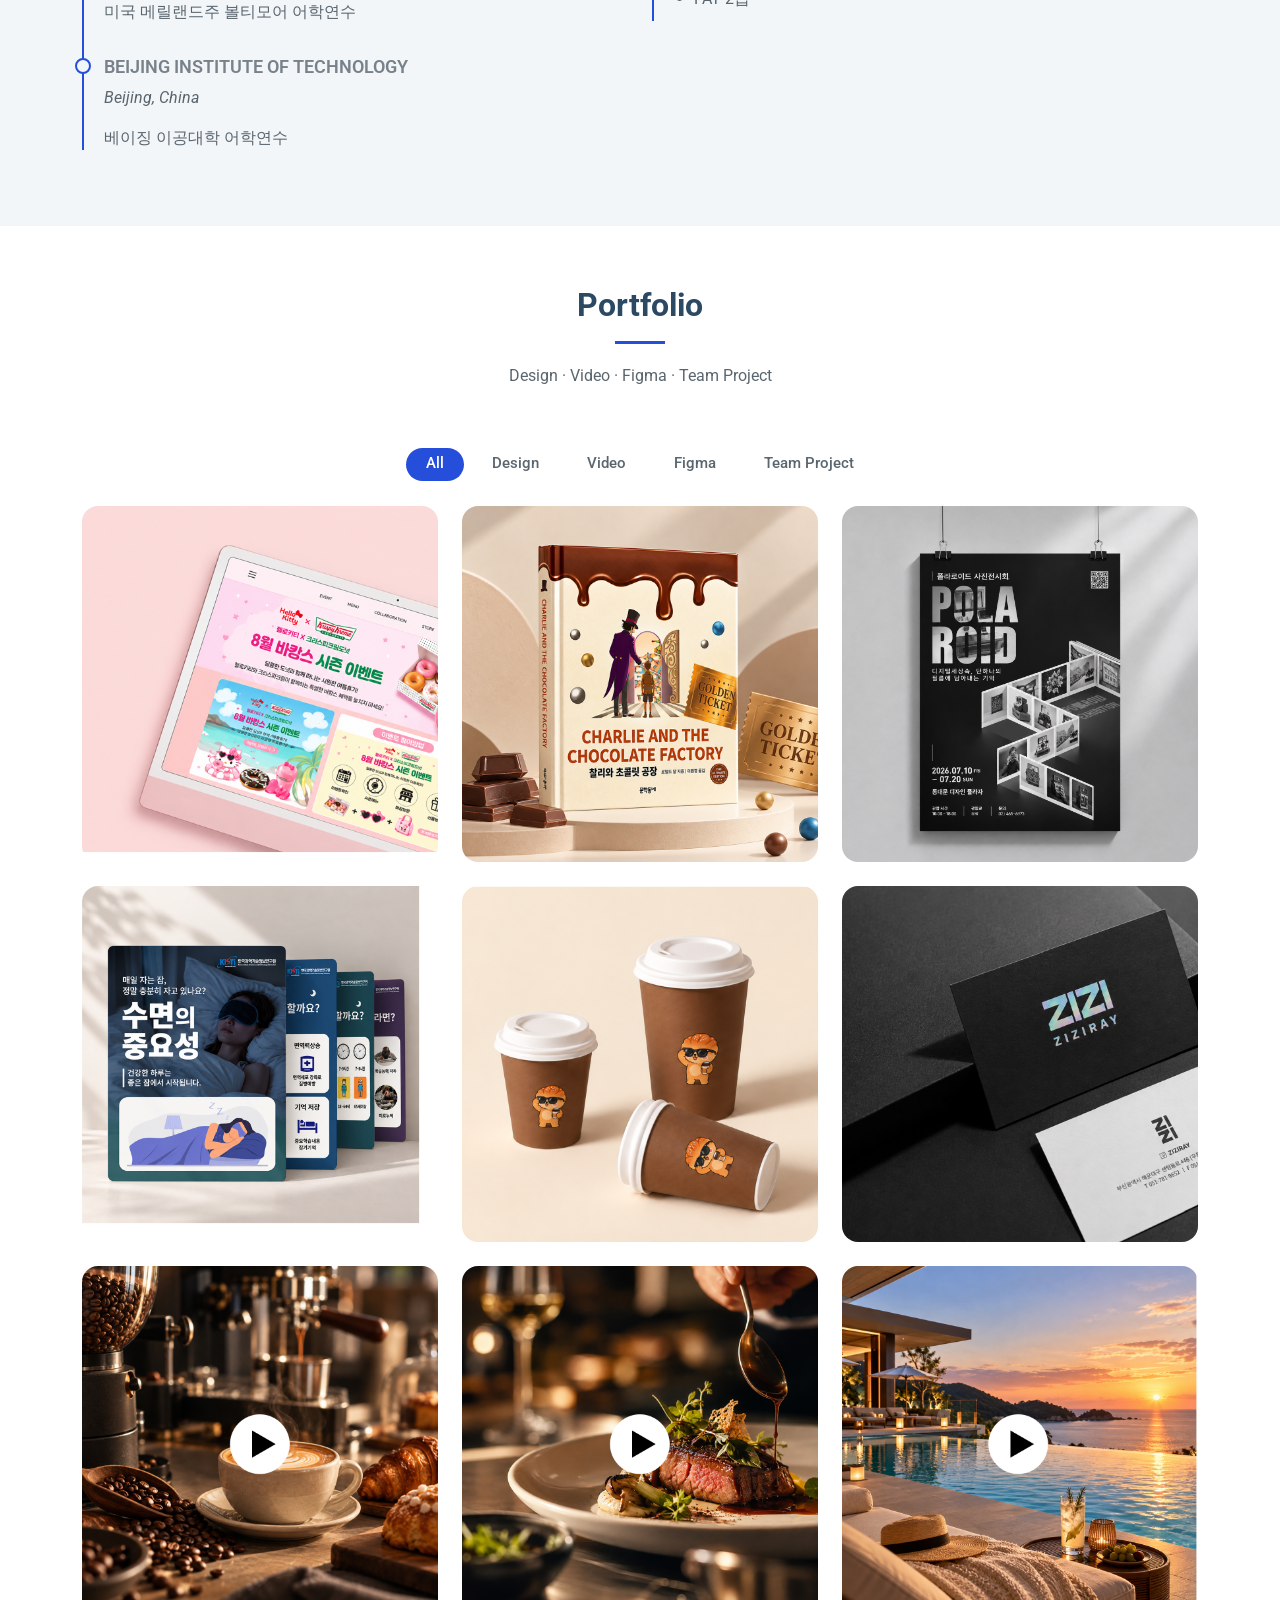
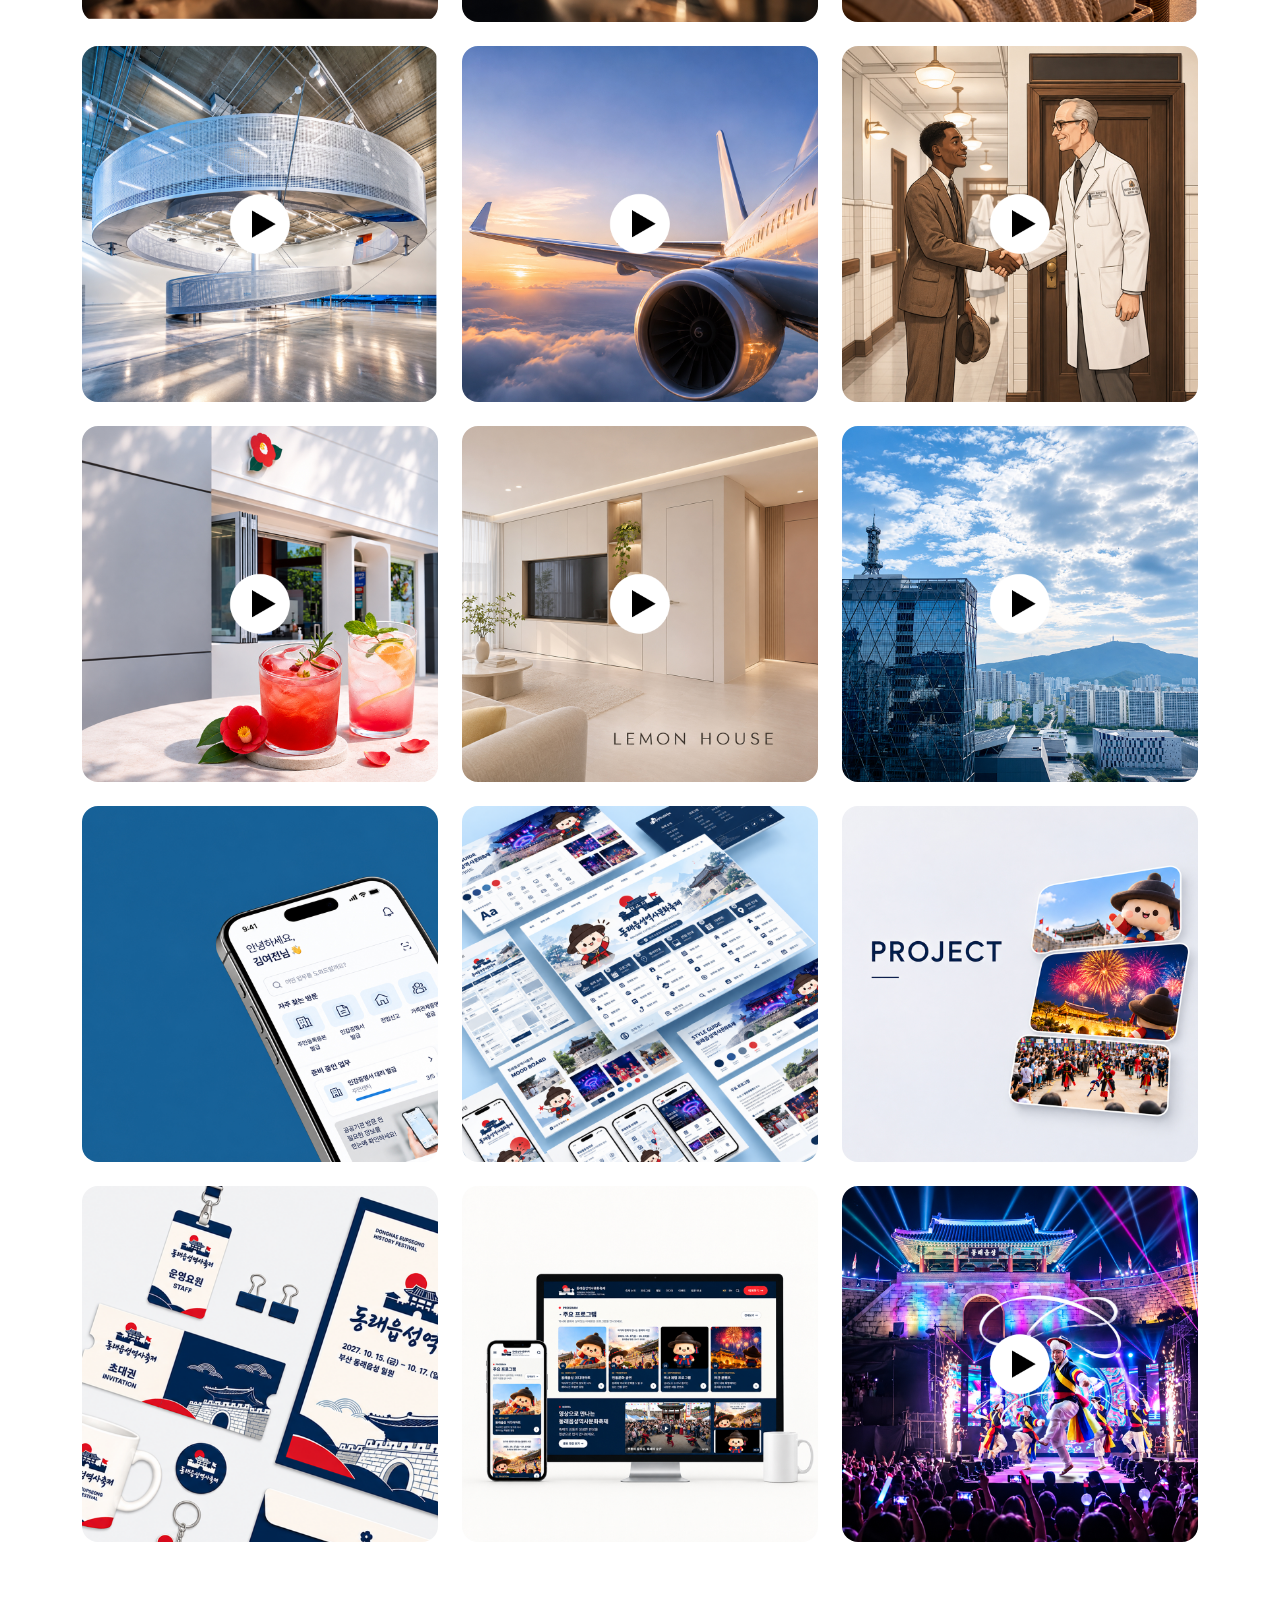
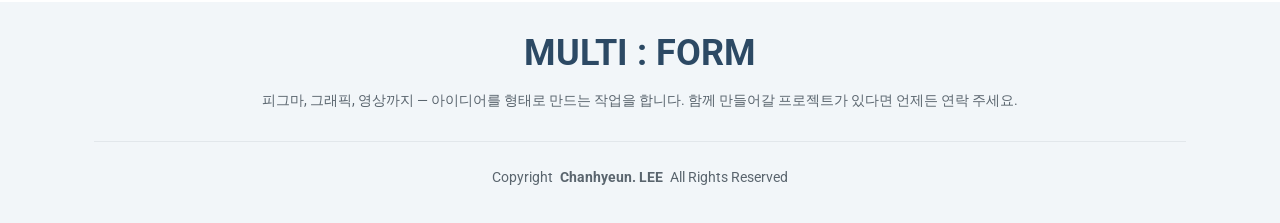
==== commit 93e52213: "Add files via upload" ====
--- a/index.html
+++ b/index.html
@@ -339,7 +339,7 @@
             <img src="assets/img/thumbnails/Thumb_D01.jpg" class="img-fluid" alt="Design 1" loading="lazy">
           </a>
           <div class="portfolio-info">
-            <h4>Design 1</h4><p>Design Portfolio</p>
+            <h4>Event Page · Web Design</h4><p>헬로키티 X 크리스피크림 프로모션</p>
             <a href="assets/img/details/Detail_D01.png" data-gallery="portfolio-gallery-design" class="glightbox preview-link"><i class="bi bi-zoom-in"></i></a>
           </div>
         </div>
@@ -350,7 +350,7 @@
             <img src="assets/img/thumbnails/Thumb_D02.jpg" class="img-fluid" alt="Design 2" loading="lazy">
           </a>
           <div class="portfolio-info">
-            <h4>Design 2</h4><p>Design Portfolio</p>
+            <h4>Editorial Design · Book Cover</h4><p>찰리와 초콜릿 공장 · 북커버 리디자인</p>
             <a href="assets/img/details/Detail_D02.png" data-gallery="portfolio-gallery-design" class="glightbox preview-link"><i class="bi bi-zoom-in"></i></a>
           </div>
         </div>
@@ -361,7 +361,7 @@
             <img src="assets/img/thumbnails/Thumb_D03.jpg" class="img-fluid" alt="Design 3" loading="lazy">
           </a>
           <div class="portfolio-info">
-            <h4>Design 3</h4><p>Design Portfolio</p>
+            <h4>Poster Design · Typography</h4><p>폴라로이드 사진전시회 홍보 포스터</p>
             <a href="assets/img/details/Detail_D03.jpg" data-gallery="portfolio-gallery-design" class="glightbox preview-link"><i class="bi bi-zoom-in"></i></a>
           </div>
         </div>
@@ -372,7 +372,7 @@
             <img src="assets/img/thumbnails/Thumb_D04.jpg" class="img-fluid" alt="Design 4" loading="lazy">
           </a>
           <div class="portfolio-info">
-            <h4>Design 4</h4><p>Design Portfolio</p>
+            <h4>SNS Contents · Card News</h4><p> '수면의 중요성' 정보성 카드뉴스</p>
             <a href="assets/img/details/Detail_D04.png" data-gallery="portfolio-gallery-design" class="glightbox preview-link"><i class="bi bi-zoom-in"></i></a>
           </div>
         </div>
@@ -383,7 +383,7 @@
             <img src="assets/img/thumbnails/Thumb_D05.jpg" class="img-fluid" alt="Design 5" loading="lazy">
           </a>
           <div class="portfolio-info">
-            <h4>Design 5</h4><p>Design Portfolio</p>
+            <h4>Character · Package Design</h4><p>캐릭터 및 패키지 디자인</p>
             <a href="assets/img/details/Detail_D05.png" data-gallery="portfolio-gallery-design" class="glightbox preview-link"><i class="bi bi-zoom-in"></i></a>
           </div>
         </div>
@@ -394,7 +394,7 @@
             <img src="assets/img/thumbnails/Thumb_D06.jpg" class="img-fluid" alt="Design 6" loading="lazy">
           </a>
           <div class="portfolio-info">
-            <h4>Design 6</h4><p>Design Portfolio</p>
+            <h4>Brand Identity · Editorial Design</h4><p>'ZIZIRAY(지지레이)' 브랜드 아이덴티티 및 명함</p>
             <a href="assets/img/details/Detail_D06.jpg" data-gallery="portfolio-gallery-design" class="glightbox preview-link"><i class="bi bi-zoom-in"></i></a>
           </div>
         </div>
@@ -427,6 +427,14 @@
         <div class="col-lg-4 col-md-6 portfolio-item isotope-item filter-video">
           <a href="video-details.html?video=07" class="portfolio-thumbnail"><img src="assets/img/thumbnails/Thumb_V07.jpg" class="img-fluid" alt="Video 7" loading="lazy"></a>
           <div class="portfolio-info"><h4>Video 7 · Shorts 02</h4><p>Video Portfolio</p><a href="video-details.html?video=07" class="details-link"><i class="bi bi-arrow-up-right"></i></a></div>
+        </div>
+        <div class="col-lg-4 col-md-6 portfolio-item isotope-item filter-video">
+          <a href="video-details.html?video=08" class="portfolio-thumbnail"><img src="assets/img/thumbnails/Thumb_V08.jpg" class="img-fluid" alt="Video 8" loading="lazy"></a>
+          <div class="portfolio-info"><h4>Video 8 · Shorts 02</h4><p>Video Portfolio</p><a href="video-details.html?video=08" class="details-link"><i class="bi bi-arrow-up-right"></i></a></div>
+        </div>
+        <div class="col-lg-4 col-md-6 portfolio-item isotope-item filter-video">
+          <a href="video-details.html?video=09" class="portfolio-thumbnail"><img src="assets/img/thumbnails/Thumb_V09.jpg" class="img-fluid" alt="Video 9" loading="lazy"></a>
+          <div class="portfolio-info"><h4>Video 9 · Shorts 02</h4><p>Video Portfolio</p><a href="video-details.html?video=09" class="details-link"><i class="bi bi-arrow-up-right"></i></a></div>
         </div>
 
         <!-- Figma 01: 상세 이미지 Detail_F01.png -->
@@ -438,6 +446,7 @@
             <a href="figma-details.html" class="details-link">
           </div>
         </div>
+        
 
         <!-- Team Project 01: 실제 파일 Detail_T01.jpg -->
         <div class="col-lg-4 col-md-6 portfolio-item isotope-item filter-teamproject">
@@ -540,13 +549,13 @@
     <div class="container">
       <h3 class="sitename">MULTI : FORM</h3>
       <p>피그마, 그래픽, 영상까지 — 아이디어를 형태로 만드는 작업을 합니다. 함께 만들어갈 프로젝트가 있다면 언제든 연락 주세요.</p>
-      <div class="social-links d-flex justify-content-center">
+      <!-- <div class="social-links d-flex justify-content-center">
         <a href=""><i class="bi bi-twitter-x"></i></a>
         <a href=""><i class="bi bi-facebook"></i></a>
         <a href=""><i class="bi bi-instagram"></i></a>
         <a href=""><i class="bi bi-skype"></i></a>
         <a href=""><i class="bi bi-linkedin"></i></a>
-      </div>
+      </div> -->
       <div class="container">
         <div class="copyright">
           <span>Copyright</span> <strong class="px-1 sitename">Chanhyeun. LEE</strong> <span>All Rights Reserved</span>
@@ -556,7 +565,7 @@
           <!-- You can delete the links only if you've purchased the pro version. -->
           <!-- Licensing information: https://bootstrapmade.com/license/ -->
           <!-- Purchase the pro version with working PHP/AJAX contact form: [buy-url] -->
-          Designed by <a href="https://bootstrapmade.com/">BootstrapMade</a> | <a href="https://bootstrapmade.com/tools/">DevTools</a>
+          <!-- Designed by <a href="https://bootstrapmade.com/">BootstrapMade</a> | <a href="https://bootstrapmade.com/tools/">DevTools</a> -->
         </div>
       </div>
     </div>
